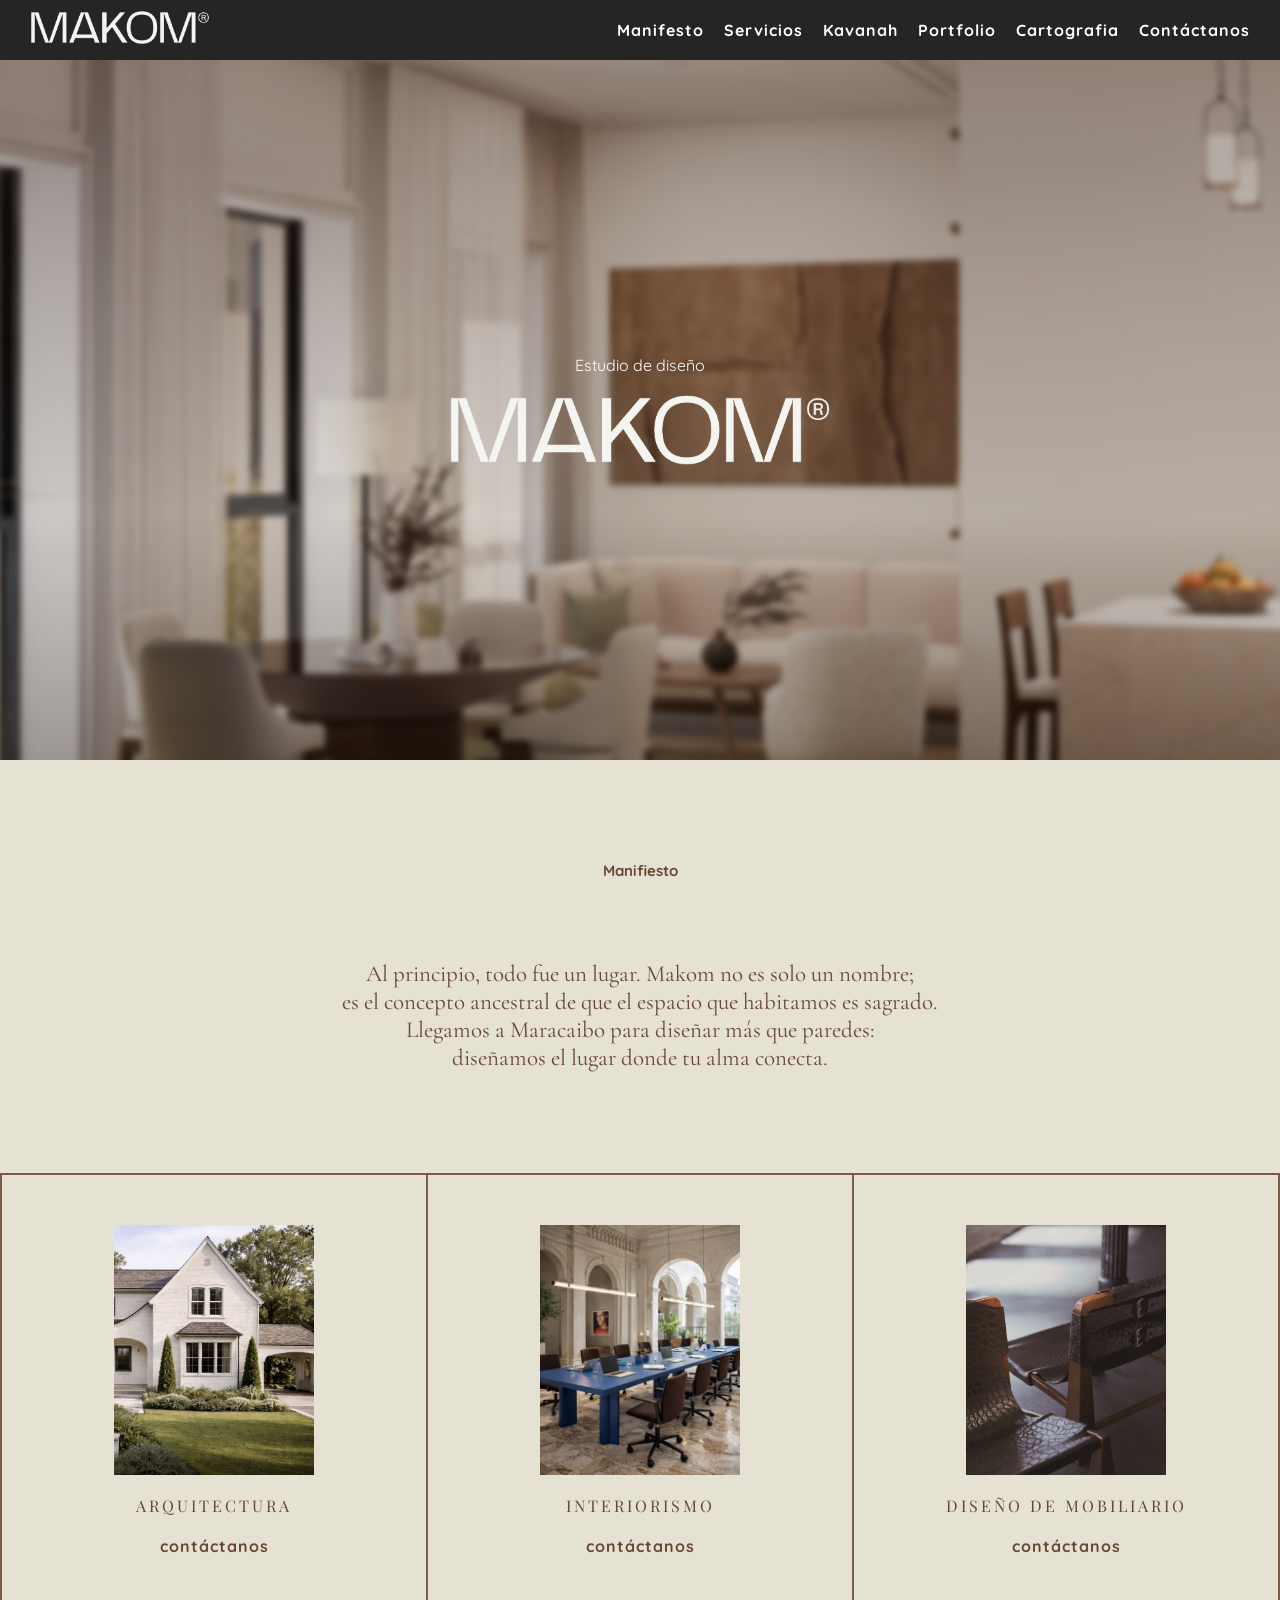
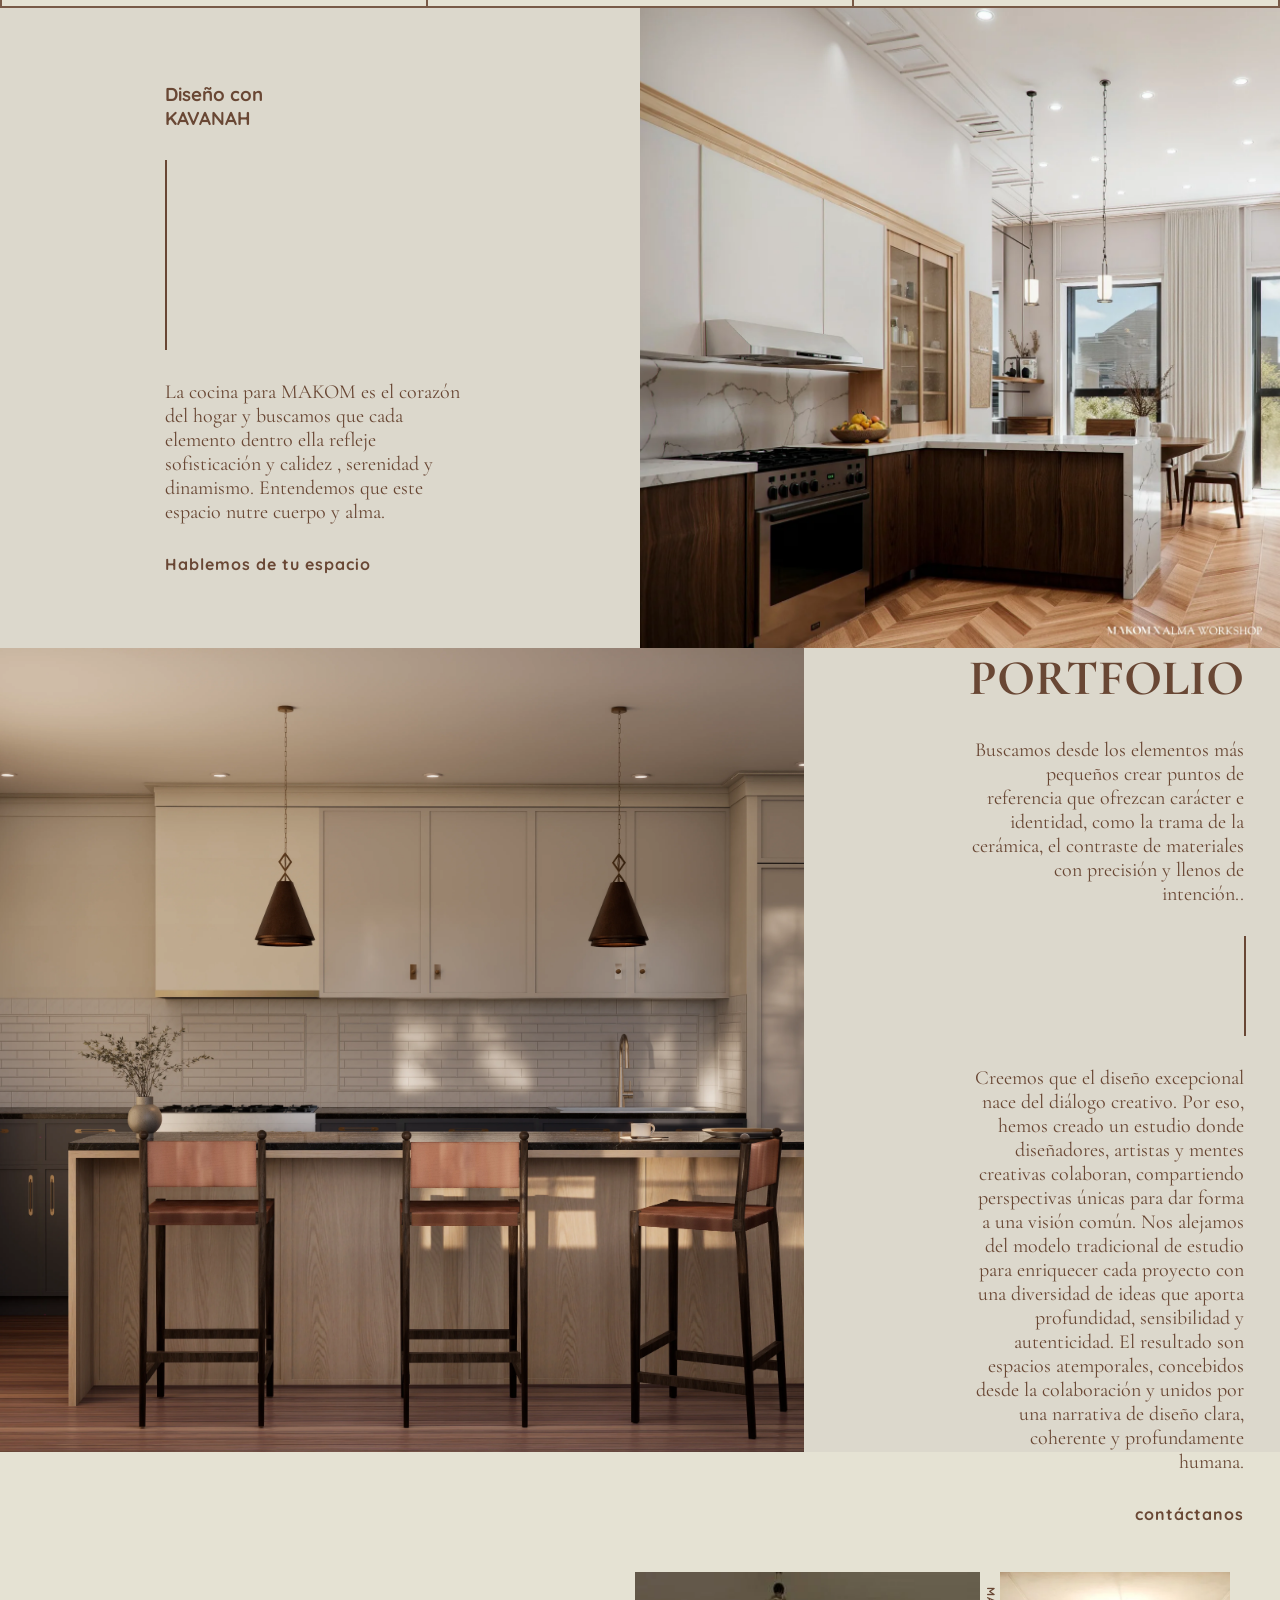
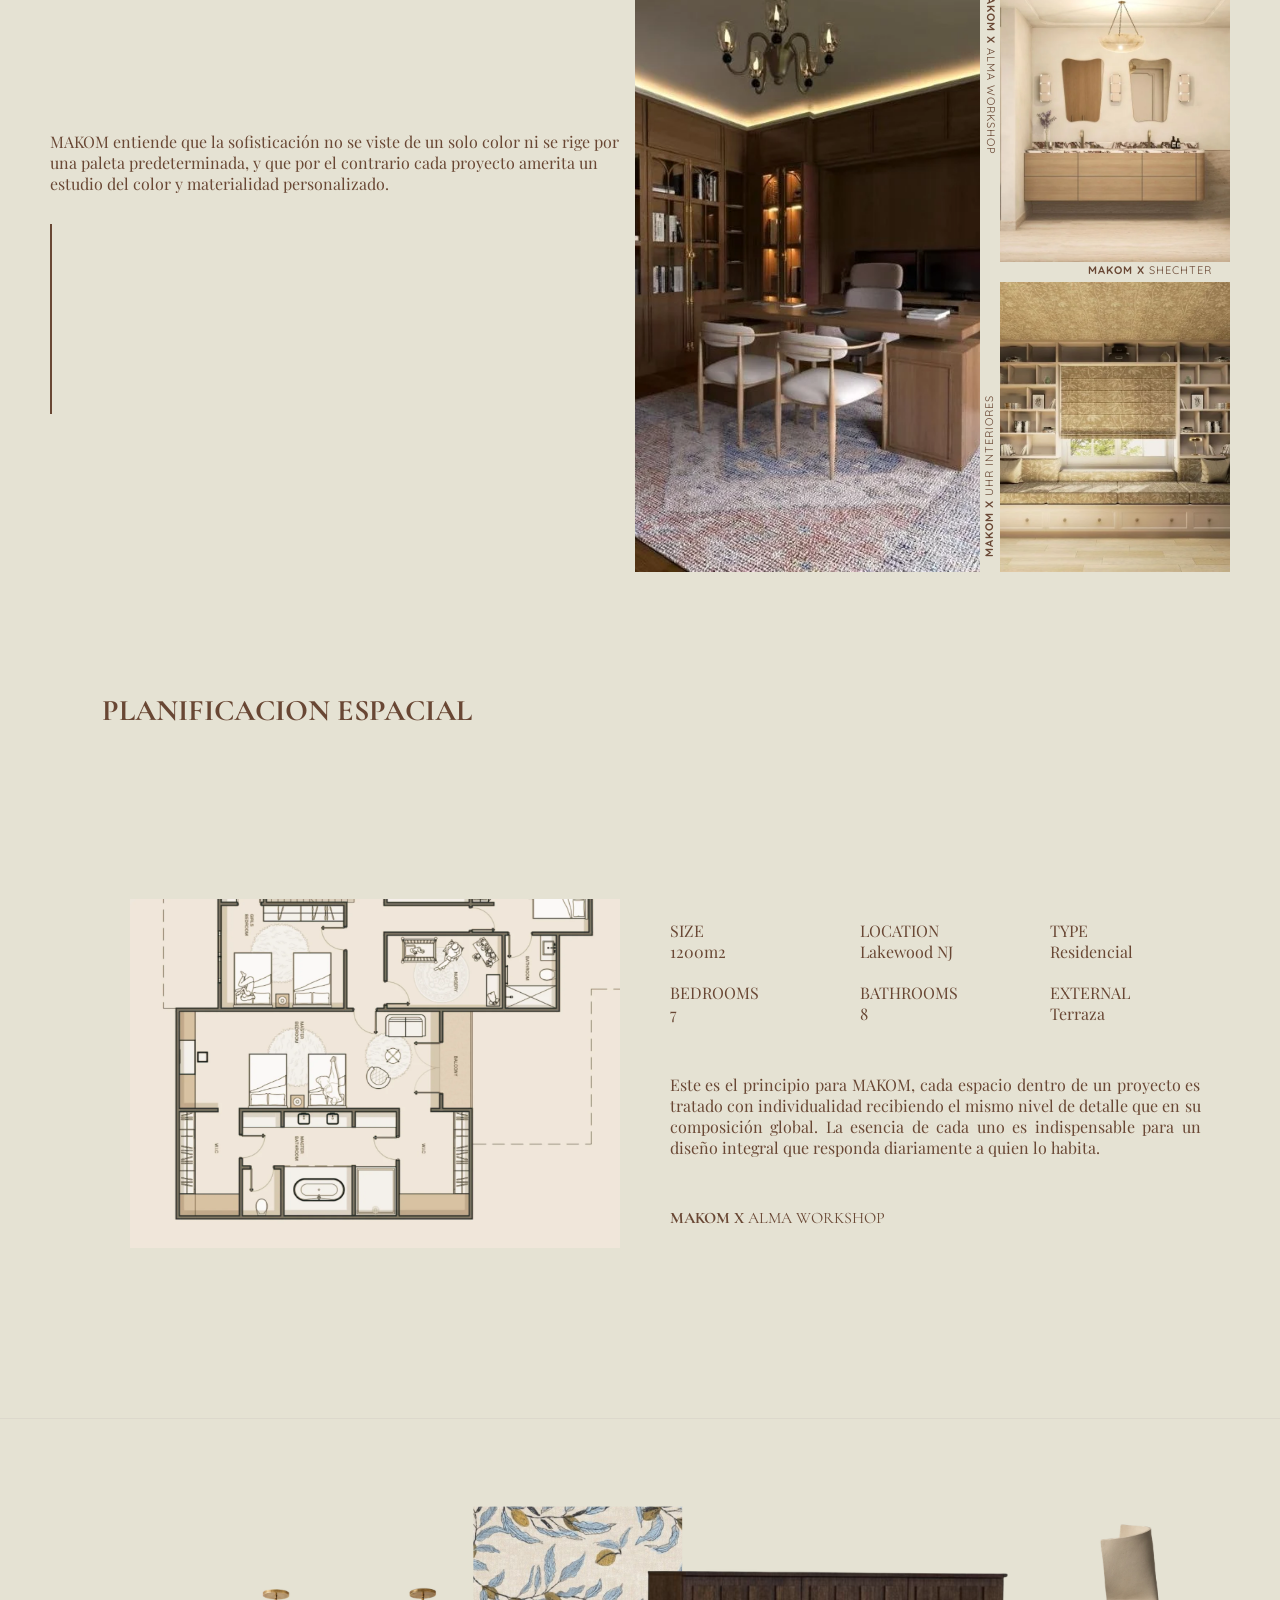
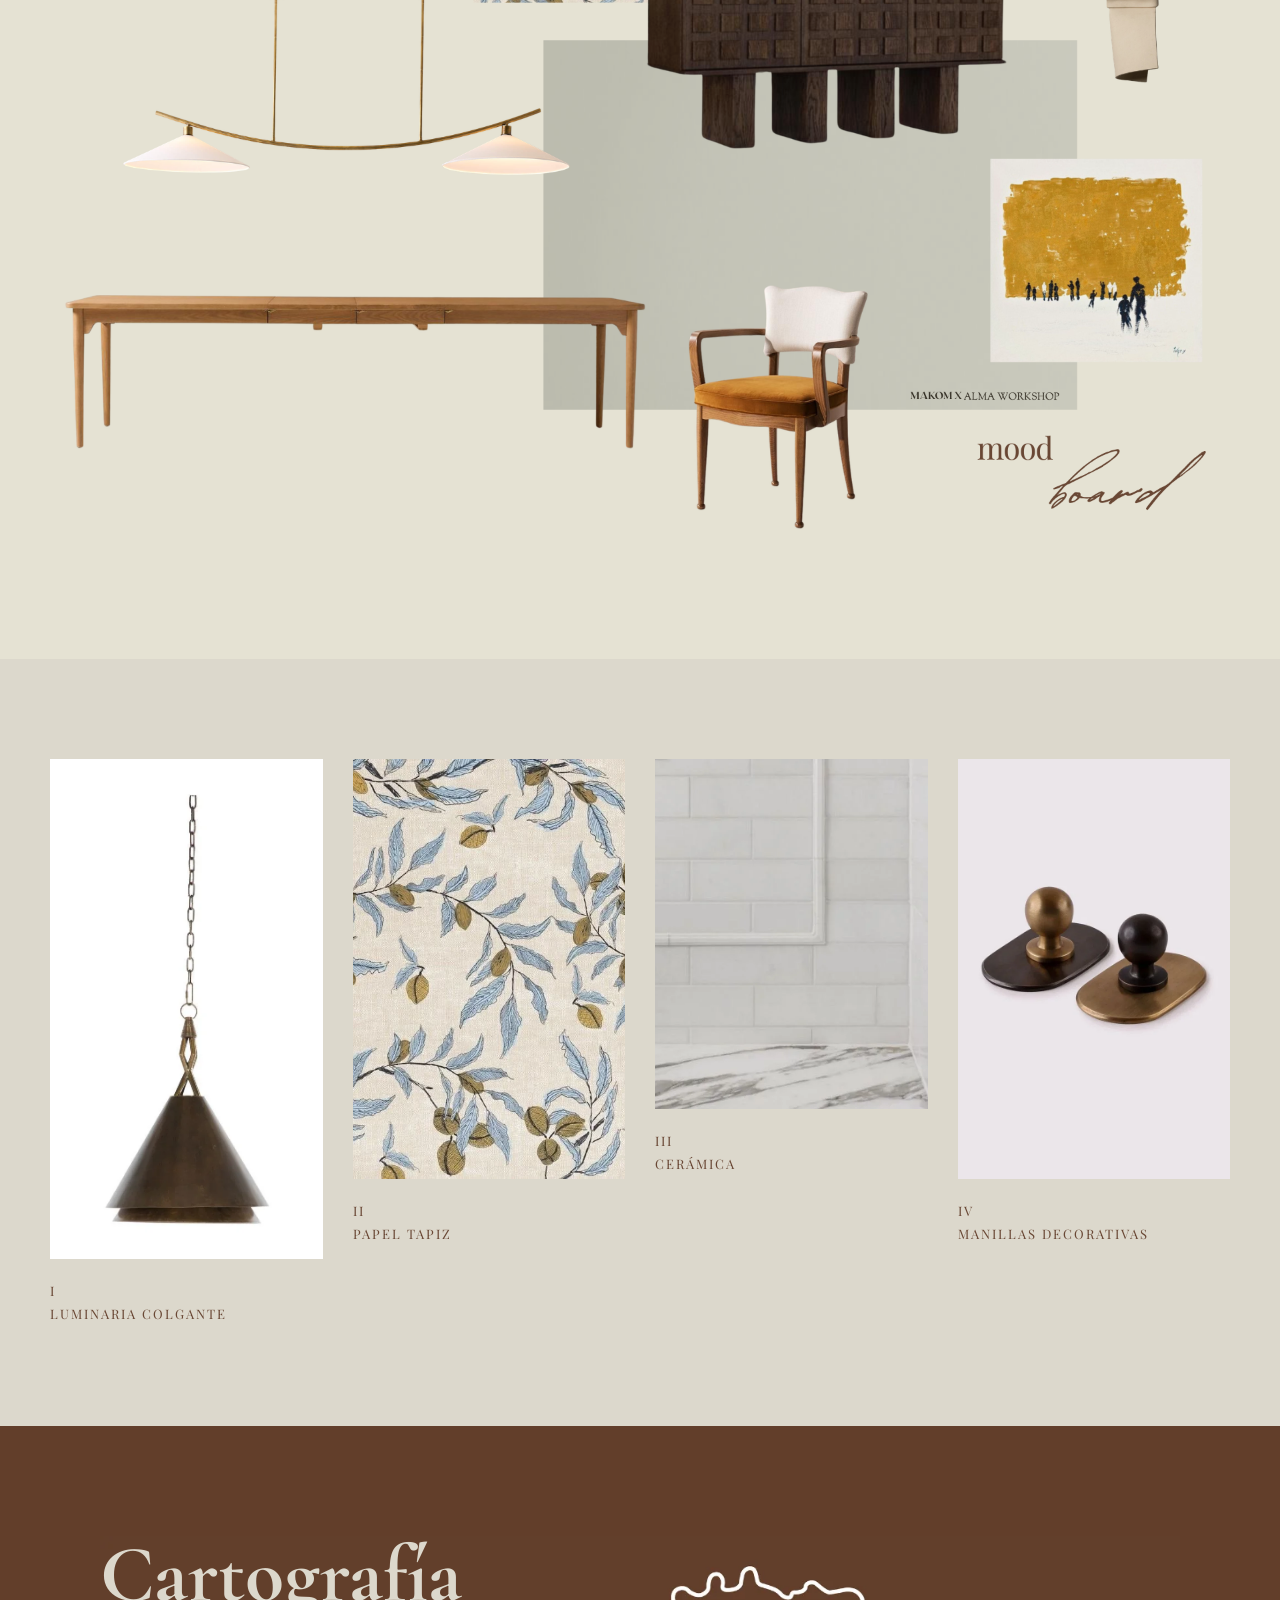
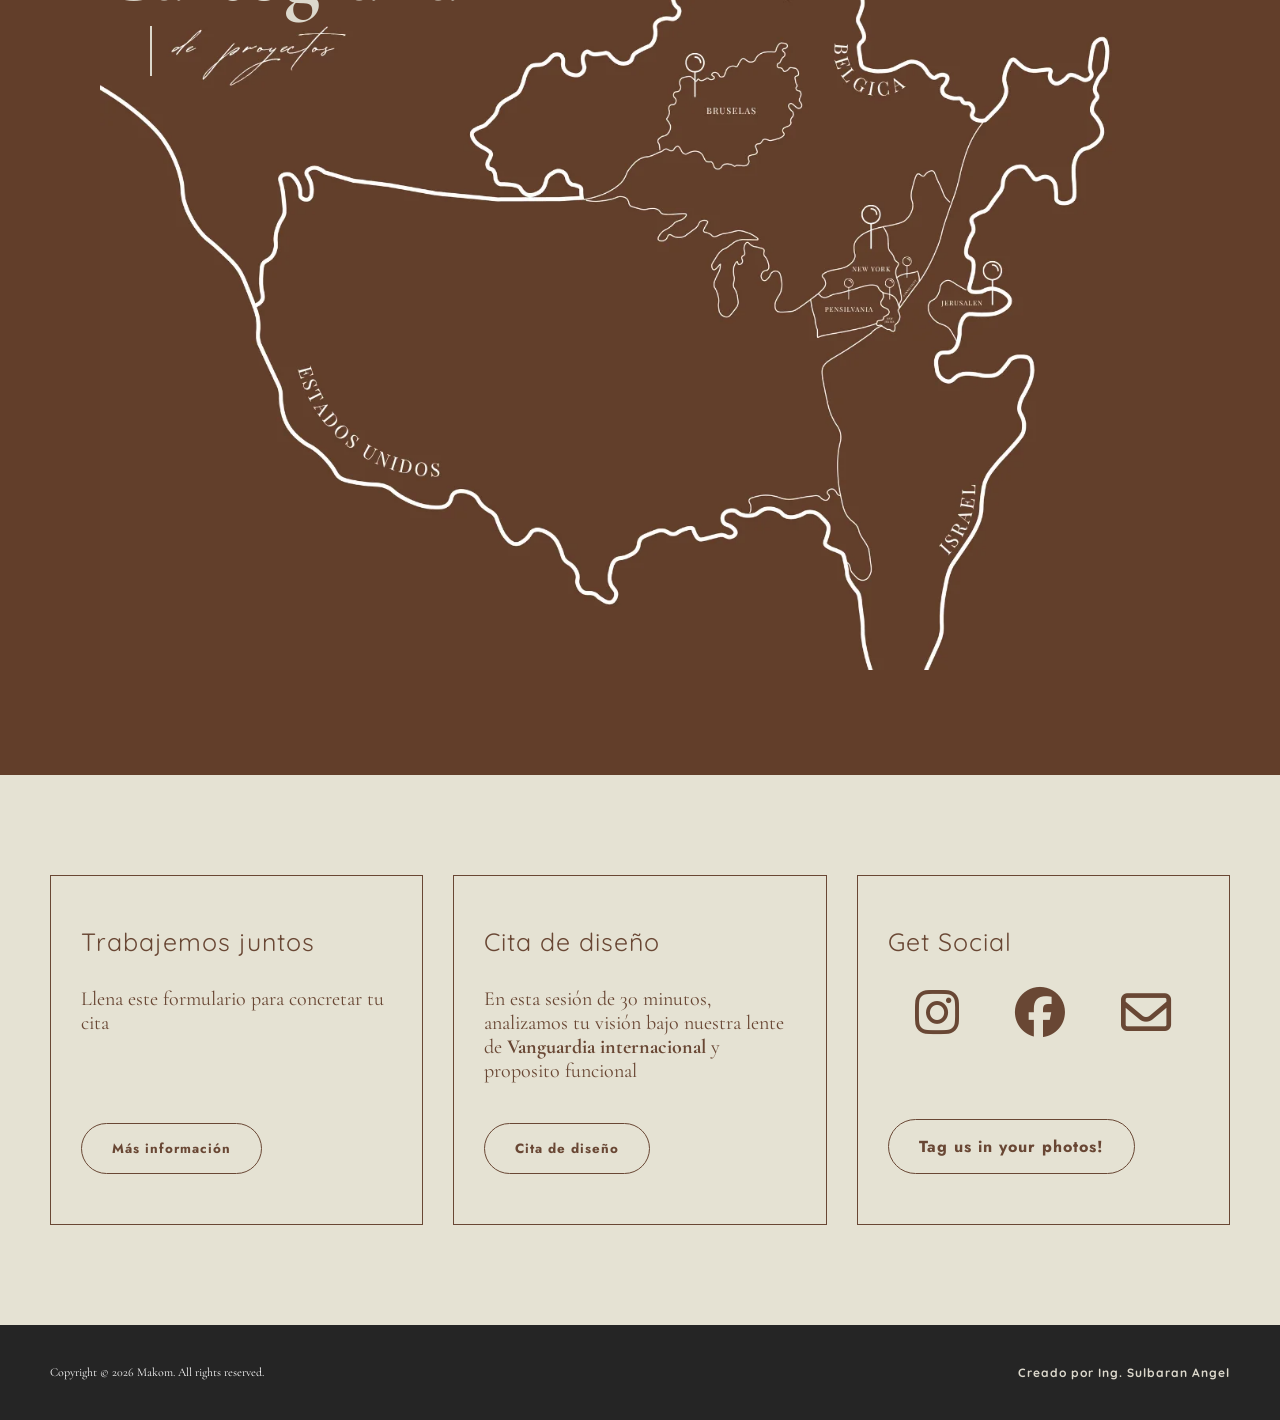
==== index.html @ 74d470f2 "eliminar mood" ====
<!DOCTYPE html>
<html lang="en">
<head>
    <meta charset="UTF-8">
    <meta name="viewport" content="width=device-width, initial-scale=1.0">
    <link rel="stylesheet" href="https://cdnjs.cloudflare.com/ajax/libs/font-awesome/6.5.1/css/all.min.css">
    <link rel="stylesheet" href="style.css">
    <link rel="icon" type="image/x-icon" href="img/inicial negro.webp">
    <link href="https://fonts.googleapis.com/css2?family=Cormorant+Garamond:ital,wght@0,300;0,400;0,600;1,300;1,400&family=Jost:wght@300;400;500&display=swap" rel="stylesheet"/>
    <link href="https://fonts.googleapis.com/css2?family=Playfair+Display:wght@400&family=WindSong:wght@400&family=Carattere&family=Mea+Culpa&display=swap" rel="stylesheet">
    <link rel="preconnect" href="https://fonts.googleapis.com">
    <link rel="preconnect" href="https://fonts.gstatic.com" crossorigin>
    <link href="https://fonts.googleapis.com/css2?family=Playfair+Display:ital,wght@0,400..900;1,400..900&family=Quicksand:wght@300..700&display=swap" rel="stylesheet">
    <title>Makom</title>
</head>
<body>
    <header>
        <div class="logo">
            <img src="img/png/logotipo star white.png" alt="Makom Logo">
        </div>

        <!-- Desktop nav — idéntico al original -->
        <nav>
            <ul>
                <li><a href="#manifiesto">Manifesto</a></li>
                <li><a href="#services">Servicios</a></li>
                <li><a href="#kavana">Kavanah</a></li>
                <li><a href="#portafolio">Portfolio</a></li>
                <li><a href="#Cartografia">Cartografia</a></li>
                <li><a href="#contactanos">Contáctanos</a></li>
            </ul>
        </nav>

        <!-- Hamburger — solo visible en móvil -->
        <button class="hamburger" id="menuBtn" aria-label="Abrir menú">
            <span></span>
            <span></span>
            <span></span>
        </button>
    </header>

    <!-- Nav drawer móvil -->
    <div class="nav-drawer" id="navDrawer">
        <ul>
            <li><a href="#manifiesto" class="nav-link">Manifesto</a></li>
            <li><a href="#services"   class="nav-link">Servicios</a></li>
            <li><a href="#kavana"     class="nav-link">Kavanah</a></li>
            <li><a href="#portafolio" class="nav-link">Portfolio</a></li>
            <li><a href="#Cartografia"class="nav-link">Cartografia</a></li>
            <li><a href="#contactanos"class="nav-link">Contáctanos</a></li>
        </ul>
    </div>
    <div class="nav-overlay" id="navOverlay"></div>

    <main>
        <section class="baner">
            <div class="description">
                <p>Estudio de diseño</p>
                <img src="img/png/logotipo star white.png" alt="Makom Logo">
            </div>
        </section>

        <section class="manifiesto" id="manifiesto">
            <h3>Manifiesto</h3>
            <p>Al principio, todo fue un lugar. Makom no es solo un nombre; <br>es el concepto ancestral de 
            que el espacio que habitamos es sagrado. <br>Llegamos a Maracaibo para diseñar más que 
            paredes: <br>diseñamos el lugar donde tu alma conecta.
</p>
        </section>

        <section class="cards" id="services">
            <div class="card">
                <div class="contenedor">
                    <img src="img/x.jpg" alt="imagen de la tarjeta">
                    <h4> ARQUITECTURA</h4>
                    <a href="#contactanos">contáctanos</a>
                </div>
            </div>
             <div class="card">
                <div class="contenedor">
                    <img src="img/21.webp" alt="imagen de la tarjeta">
                    <h4>INTERIORISMO</h4>
                    <a href="#contactanos">contáctanos</a>
                </div>
            </div>
             <div class="card">
                <div class="contenedor">
                    <img src="img/pp.webp" alt="imagen de la tarjeta">
                    <h4>DISEÑO DE MOBILIARIO</h4>
                    <a href="#contactanos">contáctanos</a>
                </div>
            </div>
        </section>

        <section class="dist">
            <div class="fila" id="kavana">
                <div class="left">
                    <h3 id="Kavana">Diseño con <br> KAVANAH</h3>
                    <div class="line">
                        <hr>
                    </div>
                    <p>La cocina para MAKOM es el corazón del hogar y buscamos que cada elemento dentro ella refleje sofisticación y calidez , serenidad y dinamismo. Entendemos que este espacio nutre cuerpo y alma.
                    </p>
                    <a href="#contactanos">Hablemos de tu espacio</a>
                </div>
                <div class="right">
                    <img src="img/p.webp" alt="imagen de la historia">
                </div>
            </div>
            <div class="fila-reverse">
                <div class="left" id="portafolio">
                    <img src="img/17.webp" alt="imagen de la historia">
                </div>
                <div class="right">
                    <h3 id="port">PORTFOLIO</h3>
                     <p>Buscamos desde los elementos más pequeños crear puntos de referencia que ofrezcan carácter e identidad, como la trama de la cerámica, el contraste de materiales con precisión y llenos de intención.. </p>
                    <div class="line-reverse">
                        <hr>
                    </div>
                    <p>Creemos que el diseño excepcional nace del diálogo creativo. Por eso, hemos creado un estudio donde diseñadores, artistas y mentes creativas colaboran, compartiendo perspectivas únicas para dar forma a una visión común. Nos alejamos del modelo tradicional de estudio para enriquecer cada proyecto con una diversidad de ideas que aporta profundidad, sensibilidad y autenticidad. El resultado son espacios atemporales, concebidos desde la colaboración y unidos por una narrativa de diseño clara, coherente y profundamente humana.</p>
                    <a class="service" href="#contactanos">contáctanos</a>
                </div>
            </div>
        </section>

        <section class="galery">
            <div class="fila">
                <div class="left">
                    <p>MAKOM  entiende que la sofisticación no se viste de un solo color ni se rige por una paleta predeterminada, y que por el contrario cada proyecto amerita un estudio del color y materialidad personalizado.</p>
                    <div class="line">
                        <hr>
                    </div>
                </div>
                <div class="right">
                    <div class="grande colab-wrapper">
                        <img src="img/colaboradores/Alma/1.webp" alt="imagen de la galeria">
                        <span class="colab-name colab-v-top"> <STRong>MAKOM X</STRong> ALMA WORKSHOP</span>
                    </div>
                    <div class="colab-wrapper">
                        <img src="img/colaboradores/Shechter/1.webp" alt="imagen de la galeria" class="foto-chica">
                        <span class="colab-name colab-h-bottom"> <STRong>MAKOM X</STRong> SHECHTER</span>
                    </div>
                    <div class="colab-wrapper">
                        <img src="img/colaboradores/uhr interiores/1.webp" alt="imagen de la galeria" class="foto-chica">
                        <span class="colab-name colab-v-bottom"> <STRong>MAKOM X</STRong> UHR INTERIORES</span>
                    </div>
                </div>
            </div>
            <h3>PLANIFICACION
            ESPACIAL</h3>
            <div class="fila">
                <div class="left plano">
                    <img src="img/50.webp" alt="imagen de la galeria">
                </div>
                <div class="rigth2">
                    <div class="c">
                        <div class="f">
                            <div class="celda">
                                <p>SIZE <br>1200m2</p>
                            </div>
                            <div class="celda">
                                <p>LOCATION <br>Lakewood NJ</p>
                            </div>
                            <div class="celda">
                                <p>TYPE <br>Residencial</p>
                            </div>
                        </div>
                        <div class="f">
                            <div class="celda">
                                <p>BEDROOMS <br>7</p>
                            </div>
                            <div class="celda">
                                <p>BATHROOMS <br>8</p>
                            </div>
                            <div class="celda">
                                <p>EXTERNAL<br>Terraza</p>
                            </div>
                        </div>
                    </div>
                    <p>Este es el principio para MAKOM, cada espacio dentro de un proyecto es tratado con individualidad recibiendo el mismo nivel de detalle que en su composición global. La esencia de cada uno es indispensable para  un diseño integral que responda diariamente a quien lo habita.</p>
                    
                    <span> <strong class="n">MAKOM X</strong> ALMA WORKSHOP</span>


                </div>
            </div>
        </section>

        <section class="mood-board">
            <div class="mood-container">
                <img src="img/mood.png" alt="">
            </div>
        </section>

        <section class="niveles">
            <div class="fila">
                <div class="dising">
                    <img src="img/lampara2.webp" alt="">
                    <p>I <br> LUminaria colgante </p>
                </div>
                <div class="dising" id="papel">
                    <img src="img/16.webp" alt="">
                    <p>II <br>Papel tapiz </p>
                </div>
                <div class="dising" id="ceramica">
                    <img src="img/ceramica.webp" alt="">
                    <p>III <br> Cerámica</p>
                </div>
                <div class="dising" id="manillas">
                    <img src="img/Manillas.webp" alt="">
                    <p>IV <br> Manillas Decorativas</p>
                </div>
            </div>
        </section>

        <section class="press" id="Cartografia">
            <h3>Cartografía</h3>
                <div class="line">
                    <hr>
                </div>
            <img src="img/cartografia.webp" alt="Mapa" class="map-img">
        </section>

        <section class="wellhall" id="contactanos">
            <div class="fila">
                <div class="box">
                    <h4>Trabajemos juntos</h4>
                    <div class="inf">
                        <p>Llena este formulario para concretar tu cita</p>
                    </div>
                    <button id="open-info" class="btn-pill"> Más información </button>
                </div>
                <div class="box">
                    <h4>Cita de diseño</h4>
                    <p>En esta sesión de 30 minutos, analizamos tu visión bajo nuestra lente de <strong> Vanguardia internacional</strong> y proposito funcional </p>
                    <button id="open-cita" class="btn-pill"> Cita de diseño </button>
                </div>
                <div class="box">
                    <h4>Get Social</h4>
                    <div class="redes">
                        <a href="https://www.instagram.com/makomvzla?igsh=cWd1b2UxZ21uaHk1"><i class="fa-brands fa-instagram"></i></a>
                        <a href=""><i class="fa-brands fa-facebook"></i></a>
                        <a href=""><i class="fa-regular fa-envelope"></i></a>
                    </div>
                    <a href="#" class="btn-pill"> Tag us in your photos! </a>
                </div>
            </div>
        </section>

        <!-- Modal 1: Más Información -->
        <div id="modal-info" class="modal">
            <div class="modal-content">
                <span class="close-btn" data-modal="modal-info">&times;</span>
                <h3>Trabajemos juntos</h3>
                <form class="modal-form">
                    <label for="nombre">Nombre</label>
                    <input type="text" id="nombre" placeholder="Tu Nombre" required>
                    <label for="correo">Correo electrónico</label>
                    <input type="email" id="correo" placeholder="Tu Correo electrónico" required>
                    <label for="presupuesto">Presupuesto del proyecto (opcional)</label>
                    <input type="text" id="presupuesto" placeholder="500$ de presupuesto aproximado para el proyecto?">
                    <label for="pregunta1">Que espacio estás interesado en diseñar?</label>
                    <input type="text" id="pregunta1" placeholder="Respuesta">
                    <label for="pregunta2">Cuál seía su función? Ej. relajante, trabajo, área social o entrenamiento</label>
                    <input type="text" id="pregunta2" placeholder="Respuesta">
                    <label for="pregunta3">Te gusta algún estilo en especifico? Ej, contemporaneo, clasico, minimalista...</label>
                    <input type="text" id="pregunta3" placeholder="Respuesta">
                    <label for="pregunta4">Que piezas de mobiliario desearías conservar?</label>
                    <input type="text" id="pregunta4" placeholder="Respuesta">
                    <label for="mensaje">Cuéntanos sobre tu proyecto (Mensaje)</label>
                    <textarea placeholder="Cuéntanos sobre tu proyecto (Mensaje)" required></textarea>
                    <button type="submit" class="btn-pill">Enviar Mensaje</button>
                </form>
            </div>
        </div>

        <!-- Modal 2: Cita de Diseño -->
        <div id="modal-cita" class="modal">
            <div class="modal-content">
                <span class="close-btn" data-modal="modal-cita">&times;</span>
                <h3>Cita de diseño</h3>
                <form class="modal-form">
                    <label for="nombre2">Nombre</label>
                    <input type="text" id="nombre2" placeholder="Nombre" required>
                    <label for="correo2">Correo electrónico</label>
                    <input type="email" id="correo2" placeholder="Correo electrónico" required>
                    <label for="pregunta">Que espacios estás interesado en diseñar</label>
                    <input type="text" placeholder="Respuesta">
                    <label for="pregunta2b">Cual sería su funcion? Ej, contemporaneo, clásico, minimailista...</label>
                    <input type="text" placeholder="Respuesta">
                    <label for="pregunta3b">Tienes preferencias/rechazo a ciertos colores (indicanos en ambos casos los colores por separados)</label>
                    <input type="text" placeholder="Respuesta">
                    <label for="pregunta4b">Tienes fotos del espacio en su estado actual?</label>
                    <input type="text" placeholder="Respuesta">
                    <label for="mensaje2">Cuéntanos sobre tu proyecto (Mensaje)</label>
                    <textarea id="mensaje2" placeholder="Cuéntanos sobre tu proyecto (Mensaje)" required></textarea>
                    <button type="submit" class="btn-pill">Agendar Cita</button>
                </form>
            </div>
        </div>
    </main>

    <footer>
        <p>Copyright © 2026 Makom. All rights reserved.</p>
        <div class="redes"></div>
        <a href="">Creado por Ing. Sulbaran Angel</a>
    </footer>

    <script src="script.js"></script>
    <script>
        /* ── Hamburger / Nav Drawer ── */
        const menuBtn    = document.getElementById('menuBtn');
        const navDrawer  = document.getElementById('navDrawer');
        const navOverlay = document.getElementById('navOverlay');

        function openMenu() {
            menuBtn.classList.add('open');
            navDrawer.classList.add('open');
            navOverlay.classList.add('open');
            document.body.style.overflow = 'hidden';
        }
        function closeMenu() {
            menuBtn.classList.remove('open');
            navDrawer.classList.remove('open');
            navOverlay.classList.remove('open');
            document.body.style.overflow = '';
        }

        menuBtn.addEventListener('click', () =>
            navDrawer.classList.contains('open') ? closeMenu() : openMenu()
        );
        navOverlay.addEventListener('click', closeMenu);
        document.querySelectorAll('.nav-link').forEach(l => l.addEventListener('click', closeMenu));

        /* ── Modals ── */
        function openModal(id) {
            const m = document.getElementById(id);
            m.style.display = 'flex';
            document.body.style.overflow = 'hidden';
        }
        function closeModal(id) {
            const m = document.getElementById(id);
            m.style.display = 'none';
            document.body.style.overflow = '';
        }

        document.getElementById('open-info').addEventListener('click', () => openModal('modal-info'));
        document.getElementById('open-cita').addEventListener('click', () => openModal('modal-cita'));

        document.querySelectorAll('.close-btn').forEach(btn => {
            btn.addEventListener('click', () => closeModal(btn.dataset.modal));
        });
        document.querySelectorAll('.modal').forEach(modal => {
            modal.addEventListener('click', e => {
                if (e.target === modal) closeModal(modal.id);
            });
        });
    </script>
</body>
</html>
---- style.css ----
/* ============================================================
   VARIABLES & FONTS
   ============================================================ */
:root {
    --dark-grey:    #252525;
    --oat:          #e5e2d3;
    --olive-branch: #dcd8cc;
    --marron-linea: #785a47;
    --marron:       #694734;
    --white-defecto:#ffffff;
    --black-defecto:#000000;
    --font-display:    'Cormorant Garamond', Georgia, serif;
    --font-body:       'Jost', sans-serif;
    --font-parrafo:    'Playfair Display', Georgia, serif;
    --font-subVariable:'Playfair Display', serif;
    --font-subtitulos: 'Quicksand', sans-serif;
}

@font-face {
    font-family: 'boungiorno-rastellino';
    src: url(./fonts/Buongiorno_Rastellino.otf) format('opentype');
    font-weight: normal;
    font-style: normal;
}

/* ============================================================
   RESET
   ============================================================ */
* {
    margin: 0;
    padding: 0;
    box-sizing: border-box;
}

html { scroll-behavior: smooth; }

body {
    font-family: var(--font-display);
    background-color: var(--oat);
    overflow-x: hidden;
}

/* ============================================================
   HEADER — DESKTOP
   ============================================================ */
header {
    display: flex;
    align-items: center;
    justify-content: space-between;
    height: 60px;
    background-color: var(--dark-grey);
    padding: 0 30px;
    position: sticky;
    top: 0;
    z-index: 100;
}

header img { width: 180px; }

ul {
    list-style: none;
    display: flex;
    align-items: center;
    gap: 20px;
}

a {
    color: var(--marron);
    letter-spacing: 1px;
    transition: color 0.3s ease;
    font-family: var(--font-subtitulos);
    text-decoration: none;
    font-weight: bold;
}

li a { color: var(--white-defecto); }

/* Hamburger — hidden on desktop */
.hamburger { display: none; }

/* Nav drawer — hidden on desktop */
.nav-drawer  { display: none; }
.nav-overlay { display: none; }

/* ============================================================
   BANNER
   ============================================================ */
.baner {
    width: 100%;
    height: 700px;
    display: flex;
    align-items: center;
    justify-content: center;
    position: relative;
    overflow: hidden;
}

.baner::before {
    content: "";
    position: absolute;
    top: -10px;
    left: -10px;
    width: calc(100% + 40px);
    height: calc(100% + 40px);
    background-image: url("img/19.webp");
    background-position: center;
    background-size: cover;
    background-repeat: no-repeat;
    filter: blur(3px);
    z-index: -1;
    transform: scale(1.1);
}

.description {
    position: absolute;
    inset: 0;
    background: linear-gradient(
        180deg,
        rgba(38,18,10,.35) 15%,
        rgba(30,18,10,.15) 65%,
        rgba(30,18,10,.45) 110%
    );
    color: var(--white-defecto);
    filter: none;
    text-align: center;
    display: flex;
    flex-direction: column;
    align-items: center;
    justify-content: center;
}

.description img {
    margin-top: 20px;
    width: 30%;
}

/* ============================================================
   MANIFIESTO
   ============================================================ */
.manifiesto {
    display: flex;
    flex-direction: column;
    align-items: center;
    justify-content: center;
    padding: 100px 150px;
    gap: 80px;
    border: solid 1px var(--oat);
    background-color: var(--oat);
    color: var(--marron);
}

.manifiesto h3 { font-size: 15px; }

.manifiesto h3,
.dist .fila .left h3,
.wellhall h4,
.description p {
    font-family: var(--font-subtitulos);
}

.manifiesto p {
    width: 900px;
    font-size: 23px;
    text-align: center;
}

/* ============================================================
   CARDS / SERVICES
   ============================================================ */
.cards {
    display: grid;
    grid-template-columns: repeat(3, 1fr);
    border: solid 1px var(--marron-linea);
}

.card {
    display: flex;
    flex-direction: column;
    align-items: center;
    justify-content: center;
    border: solid 1px var(--marron-linea);
    background-color: var(--oat);
    padding: 50px;
}

.card .contenedor {
    display: flex;
    flex-direction: column;
    gap: 20px;
    align-items: center;
    text-align: center;
    color: var(--marron);
}

.card .contenedor img {
    width: 200px;
    height: 250px;
    object-fit: cover;
}

.card h4 {
    font-family: var(--font-subVariable);
    font-weight: 100;
    letter-spacing: 3px;
}

/* ============================================================
   DIST — KAVANAH + PORTFOLIO
   ============================================================ */
.fila,
.fila-reverse {
    display: grid;
    grid-template-columns: 1fr 1fr;
}

.dist { background-color: var(--olive-branch); }

.dist .fila > div,
.dist .fila-reverse > div {
    aspect-ratio: 1 / 1;
}

.fila .left,
.fila-reverse .right {
    display: flex;
    flex-direction: column;
    padding: 0 165px;
    color: var(--marron);
    gap: 30px;
    margin: auto;
    justify-content: center;
}

.fila-reverse .right { text-align: right; }

.line-reverse hr { margin-left: 100%; }

.left .line hr,
.line-reverse hr {
    border: none;
    width: 2px;
    height: 190px;
    background-color: var(--marron);
}

.line-reverse hr { 
    height: 100px; 
}

.right img,
.fila-reverse .left img {
    width: 100%;
    height: 100%;
    object-fit: cover;
    display: block;
}

#port      { font-size: 50px; }

/* ============================================================
   GALLERY
   ============================================================ */
.galery {
    border-bottom: solid 1px var(--olive-branch);
    color: var(--marron);
}

.galery .fila {
    display: flex;
    align-items: center;
    justify-content: center;
    padding: 120px 50px;
}

.galery .fila .left {
    width: 50%;
    margin: 0;
    padding: 0;
}

.galery .fila .left p { margin: 0; padding: 0; }

.dist .fila .left p,
.dist .fila-reverse .right p { font-size: 20px; }

.galery .fila .right {
    display: grid;
    grid-template-columns: 1.5fr 1fr;
    grid-template-rows: 1fr 1fr;
    gap: 20px;
    width: 600px;
    height: 600px;
}

.grande { grid-row: 1 / span 2; height: 100%; }

/* --- Estilos Colaboradores Galería --- */
.colab-wrapper {
    position: relative;
    width: 100%;
    height: 100%;
}

.colab-name {
    position: absolute;
    font-family: var(--font-subtitulos);
    font-size: 11px;
    letter-spacing: 1px;
    color: var(--marron);
    text-transform: uppercase;
    white-space: nowrap;
    pointer-events: none;
}

/* Grande: Lado derecho, pegado arriba, lectura arriba-abajo */
.colab-v-top { top: 15px; right: -18px; writing-mode: vertical-lr; }

/* Segunda: Parte inferior, pegado derecha, lectura izq-der */
.colab-h-bottom { bottom: -15px; right: 18px; }

/* Tercera: Lado izquierdo, pegado abajo, lectura abajo-arriba */
.colab-v-bottom { bottom: 15px; left: -18px; writing-mode: vertical-lr; transform: rotate(180deg); }

.grande img,
.foto-chica {
    width: 100%;
    height: 100%;
    object-fit: cover;
    display: block;
    transition: opacity 0.8s ease-in-out, transform 0.8s ease-in-out;
}

@keyframes blinkEffect {
    0%, 100% { opacity: 1; transform: scale(1); }
    45%       { opacity: 1; }
    50%       { opacity: 0; transform: scale(0.95); }
    55%       { opacity: 1; }
}

.animate-8s  { animation: blinkEffect  8s infinite; }
.animate-10s { animation: blinkEffect 10s infinite; }
.animate-12s { animation: blinkEffect 12s infinite; }

.galery p { font-family: var(--font-parrafo); }

.galery h3 { font-size: 30px; }

.galery h3,
.galery p {
    color: var(--marron);
    margin-left: 8%;
}

.galery .fila .rigth2 .f {
    display: flex;
    gap: 40px;
    width: 100%;
    flex-wrap: wrap;
}

.galery .fila .rigth2 .c {
    display: flex;
    flex-direction: column;
    gap: 20px;
}

.celda p {
    width: auto;
    flex: 1;
    min-width: 150px;
}

.galery .fila .rigth2 P { margin: 0; text-align: justify; }

.galery .fila .rigth2 {
    gap: 50px;
    display: flex;
    flex-direction: column;
    width: 45%;
}

/* ============================================================
   MOOD BOARD — DESKTOP
   ============================================================ */
.mood-board {
    background-color: var(--oat);
    padding: 60px 0;
    width: 100%;
    display: flex;
    justify-content: center;
    align-items: center;
}

.plano { padding: 50px !important; }

.mood-container,

.mood-container img {
    width: 100%;
    height: auto;
    display: block;
}

/* ============================================================
   NIVELES
   ============================================================ */
.niveles {
    padding: 100px 50px;
    background-color: var(--olive-branch);
}

.niveles .fila {
    display: grid;
    grid-template-columns: repeat(4, 1fr);
    gap: 30px;
}

.dising {
    text-align: center;
    display: flex;
    flex-direction: column;
    gap: 20px;
    color: var(--marron);
}

.dising img         { width: 100%; height: 500px; object-fit: cover; }
#papel img,
#manillas img       { height: 420px; }
#ceramica img       { height: 350px; }

.dising p {
    font-size: 13px;
    font-family: var(--font-parrafo);
    letter-spacing: 2px;
    line-height: 1.8;
    text-transform: uppercase;
    text-align: left;
}

/* ============================================================
   CARTOGRAFÍA
   ============================================================ */
.press {
    background-color: #623e2a;
    padding: 100px 100px;
    position: relative;
}

.press .line hr {
    border: none;
    width: 2px;
    height: 90px;
    position: absolute;
    left: 150px;
    top: 200px;
    height: 50px;
    background-color: var(--olive-branch);
}

.map-img { width: 100%; margin-top: 10px; }

#Cartografia h3 {
    position: absolute;
    font-size: 80px;
    color: var(--olive-branch);
}

/* ============================================================
   WELLHALL / CONTACTO
   ============================================================ */
.wellhall {
    background-color: var(--oat);
    color: var(--marron);
    padding: 100px 50px;
    text-align: left;
}

.wellhall h3 {
    font-size: 50px;
    font-family: serif;
    margin-bottom: 50px;
    font-weight: 300;
}

.wellhall .fila {
    display: grid;
    grid-template-columns: repeat(3, 1fr);
    gap: 30px;
}

.wellhall .box {
    border: 1px solid var(--marron);
    padding: 50px 30px;
    display: flex;
    flex-direction: column;
    gap: 20px;
    min-height: 350px;
    justify-content: flex-start;
}

.wellhall .box h4 {
    font-size: 25px;
    letter-spacing: 1px;
    margin-bottom: 10px;
    font-weight: 400;
}

.box p  { font-size: 20px; }
.box a  { text-align: center; }

/* Pill button */
.btn-pill {
    background-color: var(--marron);
    margin-top: auto;
    border: 1px solid var(--marron);
    padding: 15px 30px;
    border-radius: 50px;
    color: var(--marron);
    text-decoration: none;
    display: inline-block;
    transition: all 0.3s ease;
    letter-spacing: 1px;
    font-weight: bold;
}

.btn-pill:hover {
    border-color: var(--marron);
    box-shadow: 0 0 5px rgba(0,0,0,0.5);
}

.wellhall .box .btn-pill {
    cursor: pointer;
    background: transparent;
    font-family: var(--font-body);
    width: fit-content;
    align-self: flex-start;
}

.n{
    font-weight: bold;
}
/* ============================================================
   REDES
   ============================================================ */
.redes {
    display: grid;
    grid-auto-flow: column;
}

.redes i {
    text-align: center;
    font-size: 50px;
    color: var(--marron);
    transition: color 0.3s ease;
}

/* ============================================================
   MODALS — DESKTOP
   ============================================================ */
.modal {
    display: none;
    position: fixed;
    z-index: 2000;
    left: 0; top: 0;
    width: 100%; height: 100%;
    background-color: rgba(0,0,0,0.8);
    backdrop-filter: blur(5px);
    align-items: center;
    justify-content: center;
}

.modal-content {
    background-color: #5c3d2e;
    padding: 40px;
    font-family: var(--font-subVariable);
    border: 1px solid var(--olive-branch);
    width: 90%;
    max-width: 500px;
    position: relative;
    color: white;
    text-align: center;
    max-height: 90%;
    overflow-y: auto;
}

.close-btn {
    position: absolute;
    top: 15px; right: 20px;
    font-size: 28px;
    cursor: pointer;
    color: var(--olive-branch);
}

.modal-form {
    display: flex;
    flex-direction: column;
    gap: 15px;
    margin-top: 25px;
}

.modal-form input,
.modal-form select,
.modal-form textarea {
    padding: 12px;
    background: rgba(255,255,255,0.05);
    border: 1px solid rgba(255,255,255,0.3);
    color: white;
    font-family: var(--font-body);
    outline: none;
}

.modal-form textarea { height: 100px; resize: none; }

.modal-form select option { background-color: #5c3d2e; }

.modal-form button {
    color: var(--oat);
    border: solid var(--oat);
}

.modal-form button:hover {
    border: solid var(--oat);
    box-shadow: 0 0 5px rgba(0,0,0,0.5);
}

.modal-form label {
    text-align: left;
    font-size: 14px;
    color: var(--olive-branch);
}

/* ============================================================
   FOOTER
   ============================================================ */
footer {
    background-color: var(--dark-grey);
    color: var(--white-defecto);
    padding: 40px 50px;
    display: flex;
    justify-content: space-between;
    align-items: center;
    font-size: 12px;
}

footer a { color: var(--olive-branch); text-decoration: none; }

/* ============================================================
   RESPONSIVE — TABLET  (max 1100px)
   ============================================================ */
@media (max-width: 1100px) {
    .manifiesto p { width: 90%; }
    .fila .left, .fila-reverse .right { padding: 0 50px; }
    .description h1 { font-size: 100px; }
    .press .line hr { display: none; }
}

/* ============================================================
   RESPONSIVE — MOBILE  (max 768px)
   ============================================================ */
@media (max-width: 768px) {

    /* ── Header ── */
    header { padding: 0 20px; }
    header img { width: 140px; }

    /* Ocultar nav de escritorio */
    header nav { display: none; }

    /* Mostrar hamburger */
    .hamburger {
        display: flex;
        flex-direction: column;
        gap: 5px;
        background: none;
        border: none;
        cursor: pointer;
        padding: 6px;
    }

    .hamburger span {
        display: block;
        width: 24px;
        height: 2px;
        background-color: var(--white-defecto);
        transition: all 0.3s ease;
        transform-origin: center;
    }

    .hamburger.open span:nth-child(1) { transform: translateY(7px) rotate(45deg); }
    .hamburger.open span:nth-child(2) { opacity: 0; }
    .hamburger.open span:nth-child(3) { transform: translateY(-7px) rotate(-45deg); }

    /* ── Nav Drawer ── */
    .nav-drawer {
        display: block;
        position: fixed;
        top: 60px;
        right: 0;
        width: 72%;
        max-width: 280px;
        height: calc(100vh - 60px);
        background-color: var(--dark-grey);
        transform: translateX(100%);
        transition: transform 0.35s cubic-bezier(0.4, 0, 0.2, 1);
        z-index: 999;
        overflow-y: auto;
    }

    .nav-drawer.open { transform: translateX(0); }

    .nav-drawer ul {
        flex-direction: column;
        padding: 20px 24px;
        gap: 0;
    }

    .nav-drawer ul li {
        border-bottom: 1px solid rgba(255,255,255,0.1);
    }

    .nav-drawer ul li a {
        display: block;
        padding: 16px 0;
        font-size: 13px;
        letter-spacing: 2px;
        text-transform: uppercase;
    }

    /* Overlay oscuro detrás del drawer */
    .nav-overlay {
        display: none;
        position: fixed;
        inset: 0;
        background: rgba(0,0,0,0.5);
        z-index: 998;
    }
    .nav-overlay.open { display: block; }

    /* ── Banner ── */
    .baner { height: 80vh; max-height: 580px; }

    .description img { 
        width: 70%;
     }
    .description p  { font-size: 12px; letter-spacing: 3px; }

    /* ── Manifiesto ── */
    .manifiesto {
        padding: 60px 24px;
        gap: 32px;
    }

    .manifiesto h3 { font-size: 11px; letter-spacing: 3px; }

    .manifiesto p {
        width: 100%;
        font-size: 11px;
        line-height: 1.8;
    }

    /* ── Cards / Services ── */

    .card { padding: 20px 10px; border-bottom: solid 1px var(--marron-linea); }

    .card .contenedor img { width: 100px; height: 120px; }

    .card .contenedor a{
        font-size: 12px;
    }

    .card h4 { font-size: 8px; letter-spacing: 4px; }

    /* ── Dist — Kavanah + Portfolio ── */
    .fila,
    .fila-reverse {
        grid-template-columns: 1fr 1fr;
        gap: 0;
        margin: 0;
    }

    .dist .fila > div,
    .dist .fila-reverse > div {
        aspect-ratio: 1 / 1;
        overflow: hidden;
    }

    /* imagen al 100% de ancho */
    .dist .fila .right img,
    .dist .fila-reverse .left img {
        width: 100%;
        height: 100%;
        object-fit: cover;
    }

    .dist .fila .right,
    .dist .fila-reverse .left {
        padding: 0;
    }

    .fila .left,
    .fila-reverse .right {
        padding: 10px;
        gap: 10px;
        margin: 0;
    }

    .left .line hr{ height: 50px; }
    .line-reverse hr { 
        margin-left: 100%;
        height: 10px;
    }

    #Kavana { font-size: 20px !important; line-height: 1.2; }
    #port   { font-size: 20px !important; }

    .dist .fila .left p,
    .dist .fila-reverse .right p { font-size: 7px; line-height: 1.1; }
    .dist .fila .left a, .dist .fila-reverse .right a{
        font-size: 10px;
    }
    /* ── Gallery ── */
    .galery .fila {
        padding: 40px 24px;
        gap: 32px;
    }

    .galery .fila .left { 
        width: 100%; 
        padding: 0;
    }

    .galery .fila .left p { font-size: 8px; line-height: 1.7; }

    .galery .fila .right {
        width: 100%;
        height: 200px;
        grid-template-columns: 1.4fr 1fr;
    }

    .galery h3 { font-size: 20px; margin-left: 24px; }

    /* Planificación espacial — segunda .fila */
    .galery .fila:last-of-type {
        padding: 40px 415x;
        gap: 30px;
        flex-direction: column;
    }

    .galery .fila .left.plano {
        width: 100%;
        padding: 0 !important;
    }

    .galery .fila .left.plano img {
        width: 100%;
        height: 220px;
        object-fit: cover;
    }

    .galery .fila .right span {
        font-size: 3px;
    }

    .colab-name{
        letter-spacing: 0.5px;
    }

    .galery .fila .right{
        gap: 10px;
    }

    .colab-v-top { top: 0; right: -5px; writing-mode: vertical-lr; }

    /* Segunda: Parte inferior, pegado derecha, lectura izq-der */
    .colab-h-bottom { bottom: -5px; right: 0; }

    /* Tercera: Lado izquierdo, pegado abajo, lectura abajo-arriba */
    .colab-v-bottom { bottom: 0; left: -5px; writing-mode: vertical-lr; transform: rotate(180deg); }


    .galery .fila .rigth2 {
        width: 80%;
        gap: 20px;
        font-size: 8px;
    }

    .galery .fila .rigth2 .f{ 
        justify-content: space-between;
        gap: 10px !important; 
    }

    .celda p { min-width: auto; font-size: 8px; }

    /* ── Mood Board — mobile: grid limpio ── */
    /* Ocultamos el collage absoluto en móvil y mostramos un grid */
   .mood-board{
    padding: 30px 0;
    height: auto;
   }


    /* ── Niveles ── */
    .niveles { padding: 50px 24px; }

    .niveles .fila {
        gap: 8px;
    }

    .dising img     { height: 140px; }
    #papel img      { height: 100px; }
    #ceramica img   { height: 80px; }
    #manillas img   { height: 100px; }
    .dising p       { font-size: 5px; letter-spacing: 1px; }

    /* ── Cartografía ── */
    .press { padding: 50px 24px; }
    #Cartografia h3 {
        font-size: 42px;
        top: 6%;
    }

    /* ── Wellhall / Contacto ── */
    .wellhall { 
        padding: 60px 24px; 
    }

    .wellhall h3 { font-size: 36px; margin-bottom: 28px; }

    .wellhall .fila {
        gap: 16px;
        display: flex;
        flex-direction: column;
    }

    .wellhall .box {
        padding: 15px 17px;
        min-height: auto;
        gap: 16px;
    }

    .wellhall .box h4 { 
        font-size: 20px; 
        text-align: center;
    }

    .box p { 
        font-size: 15px; 
        line-height: 1.6; 
        text-align: center;
    }

    .wellhall .box .btn-pill {
        padding: 12px 24px;
        font-size: 10px;
        align-self: center;

    }

    .redes { gap: 20px; grid-auto-flow: row; display: flex;
        justify-content: center;
    }
    .redes i { font-size: 40px; }

    /* ── Modals — bottom sheet en móvil ── */
    .modal {
        align-items: flex-end;
        justify-content: center;
    }

    .modal-content {
        width: 100%;
        max-width: 100%;
        max-height: 88vh;
        border-radius: 16px 16px 0 0;
        padding: 28px 20px 40px;
        animation: slideUp 0.35s cubic-bezier(0.4, 0, 0.2, 1);
    }

    @keyframes slideUp {
        from { transform: translateY(100%); }
        to   { transform: translateY(0); }
    }

    .modal-content h3 { font-size: 24px; }

    .modal-form { gap: 12px; margin-top: 20px; }

    .modal-form input,
    .modal-form textarea { font-size: 14px; }

    .modal-form button { width: 100%; text-align: center; }

    /* ── Footer ── */
    footer {
        flex-direction: column;
        text-align: center;
        gap: 12px;
        padding: 32px 24px;
    }
}
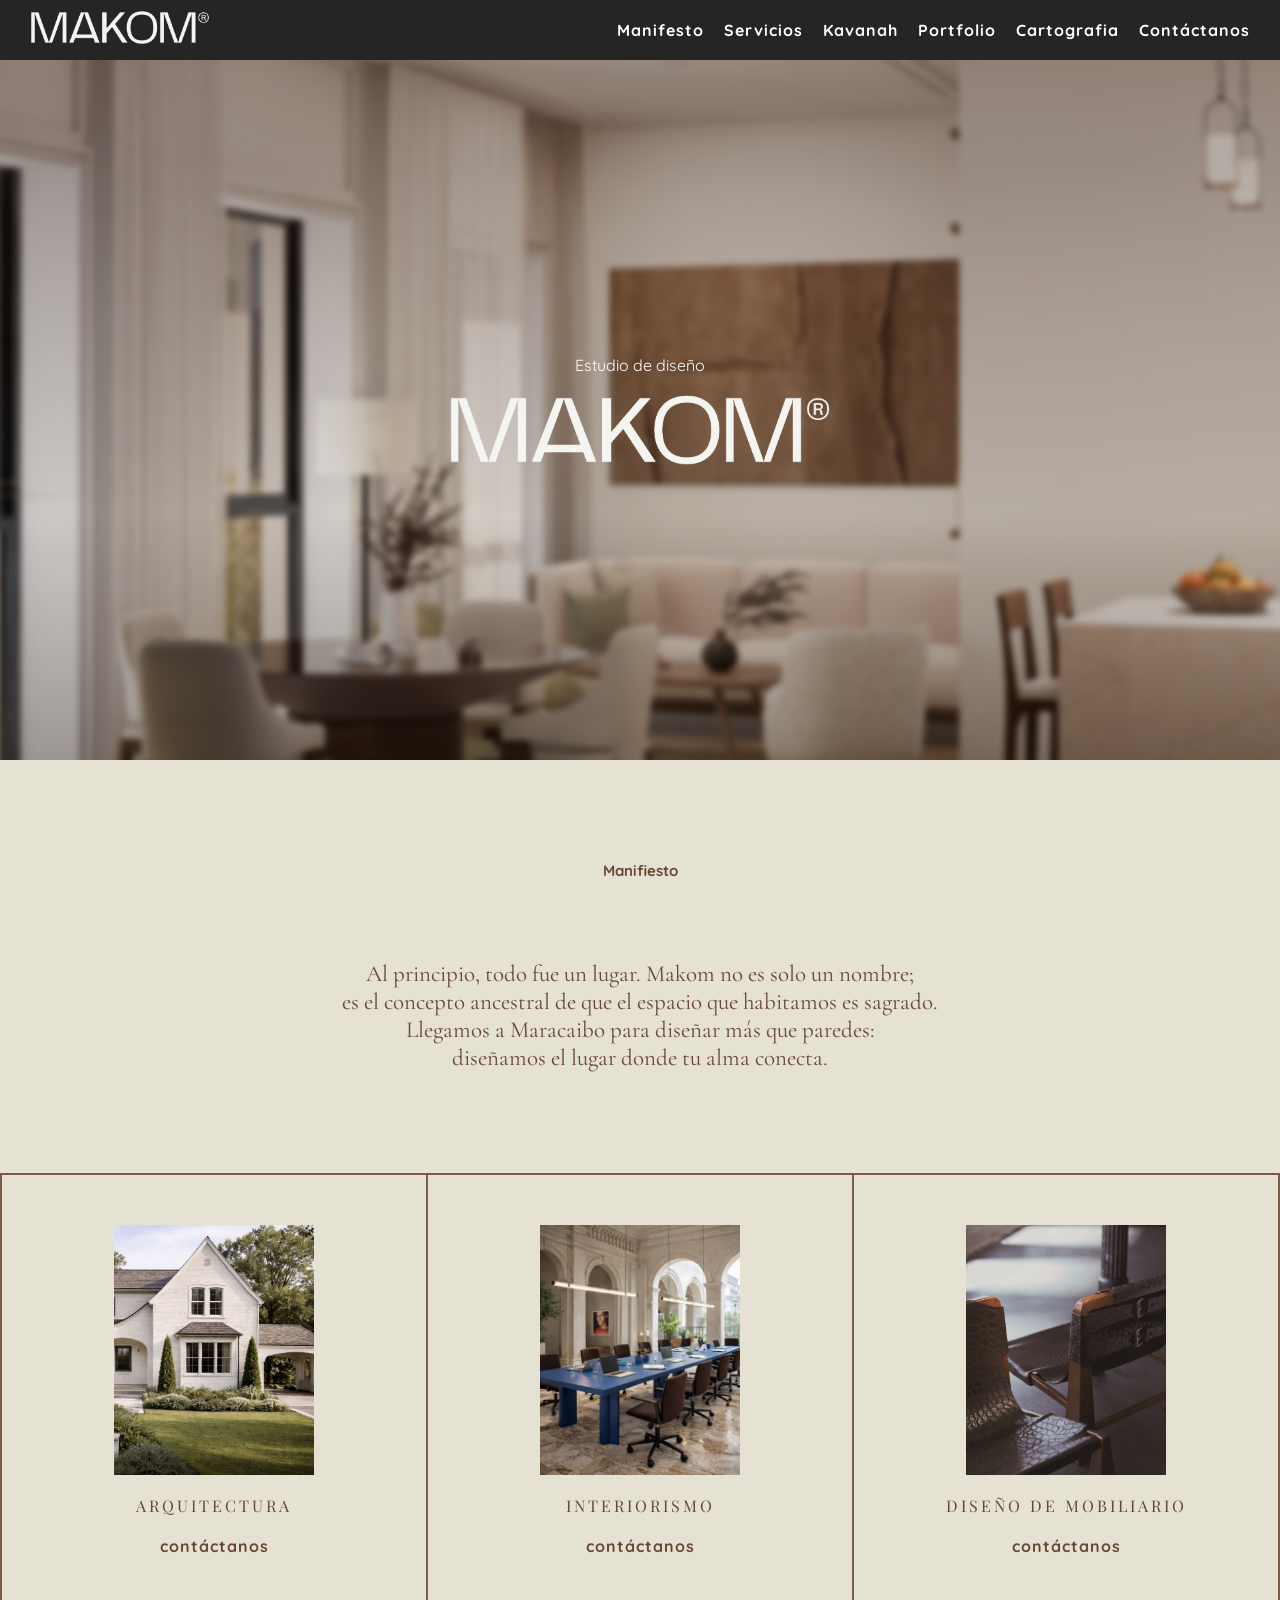
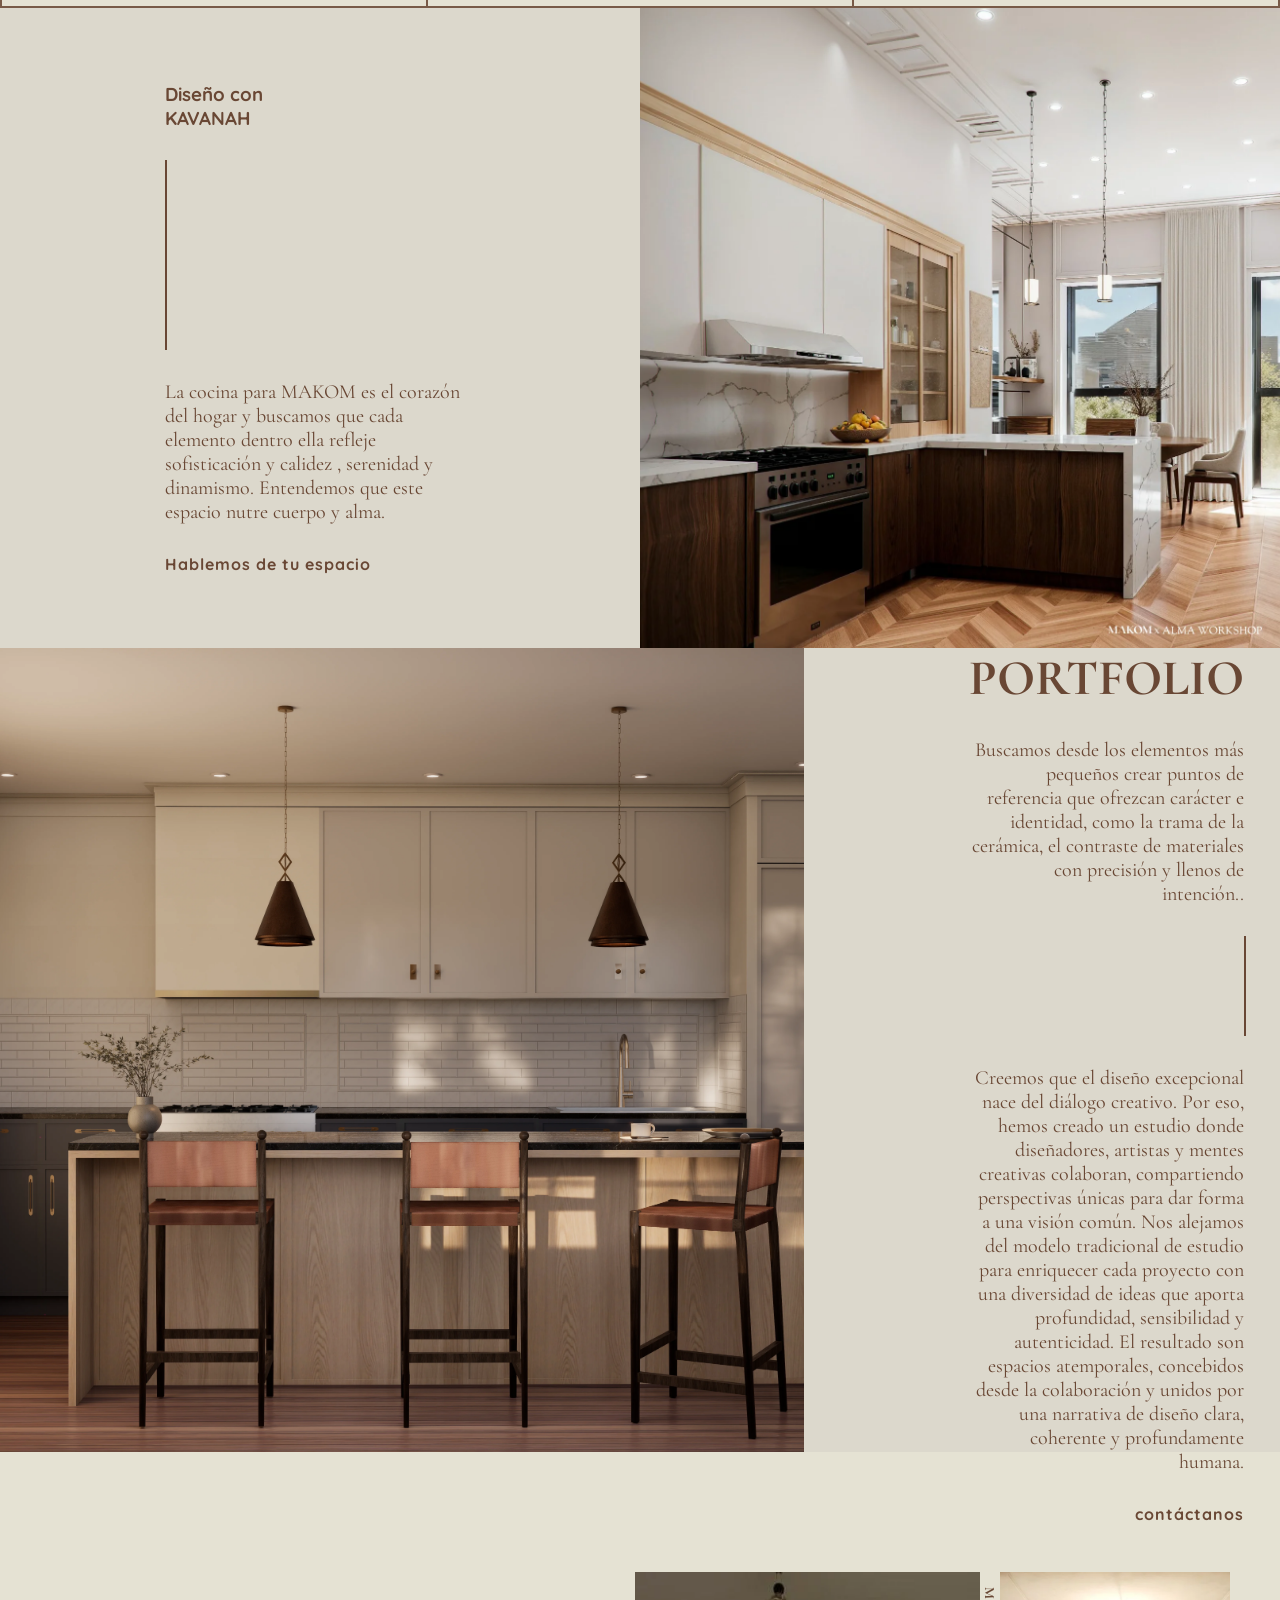
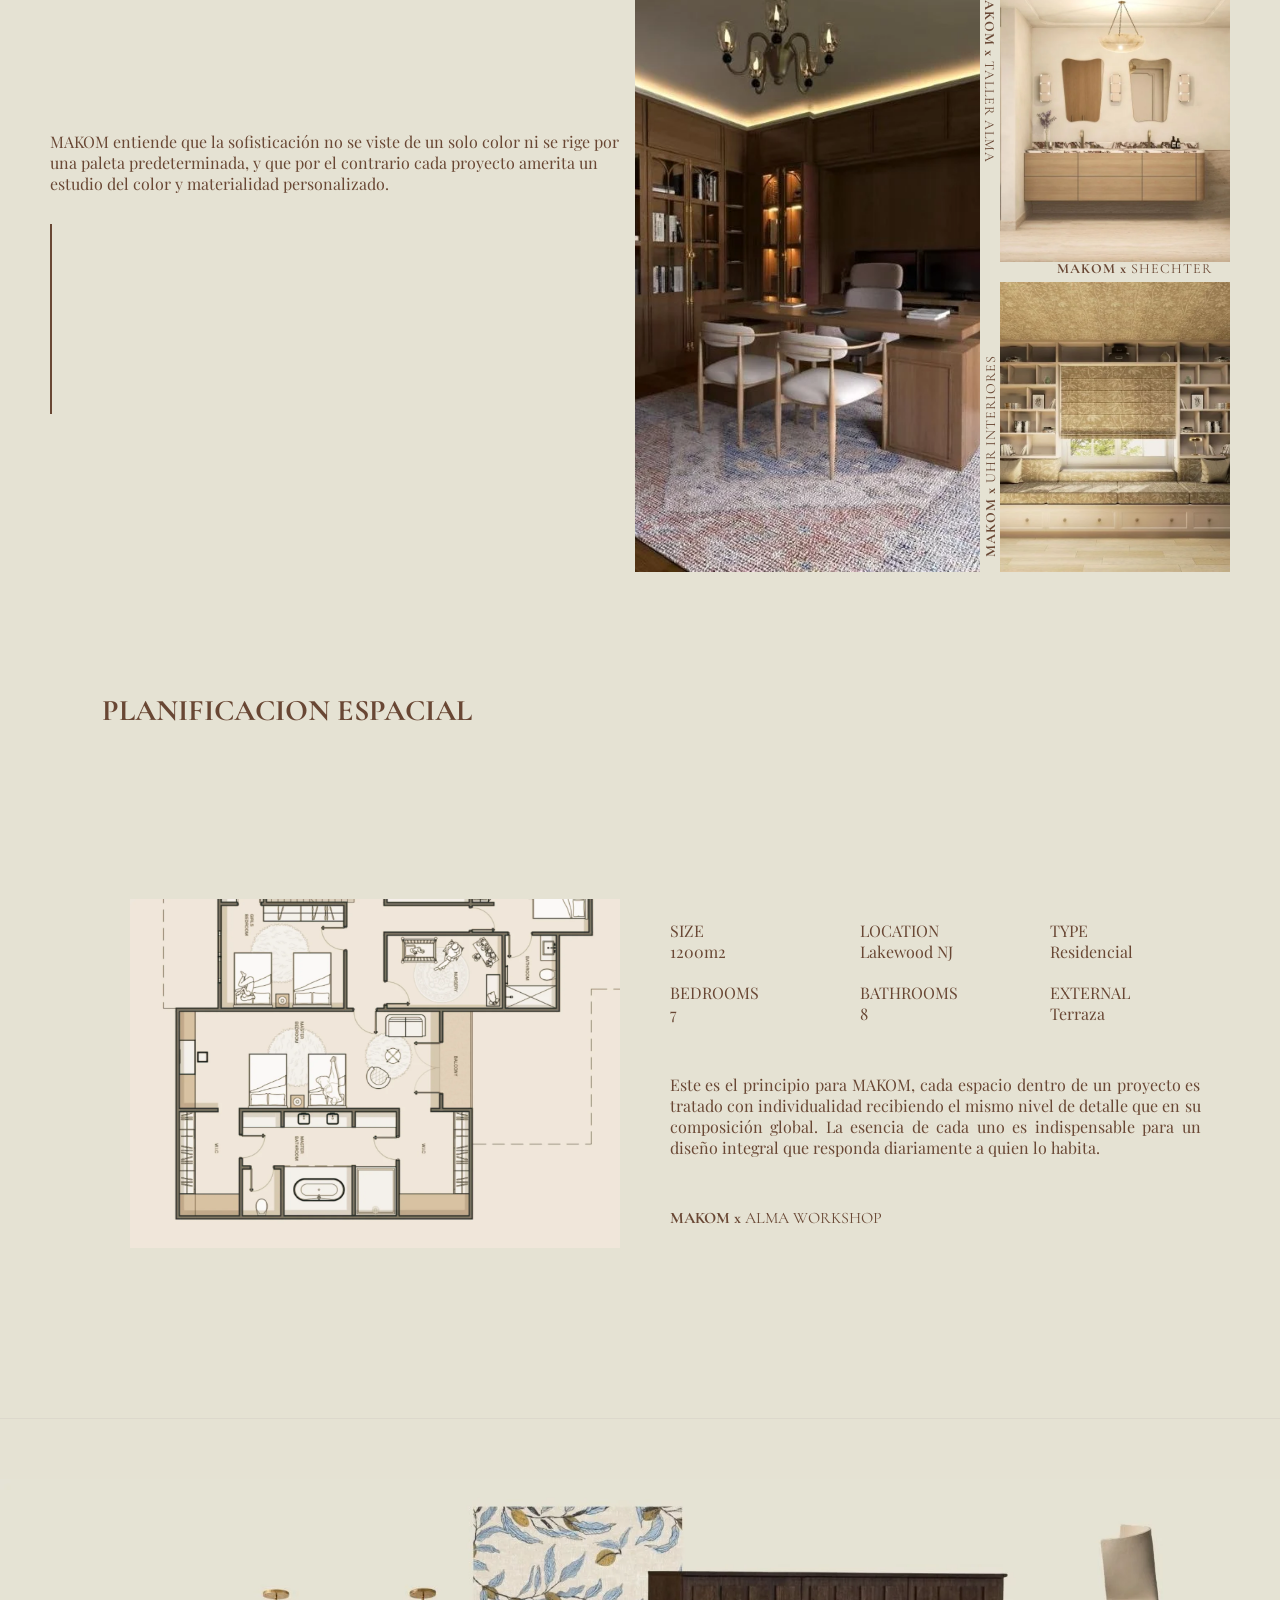
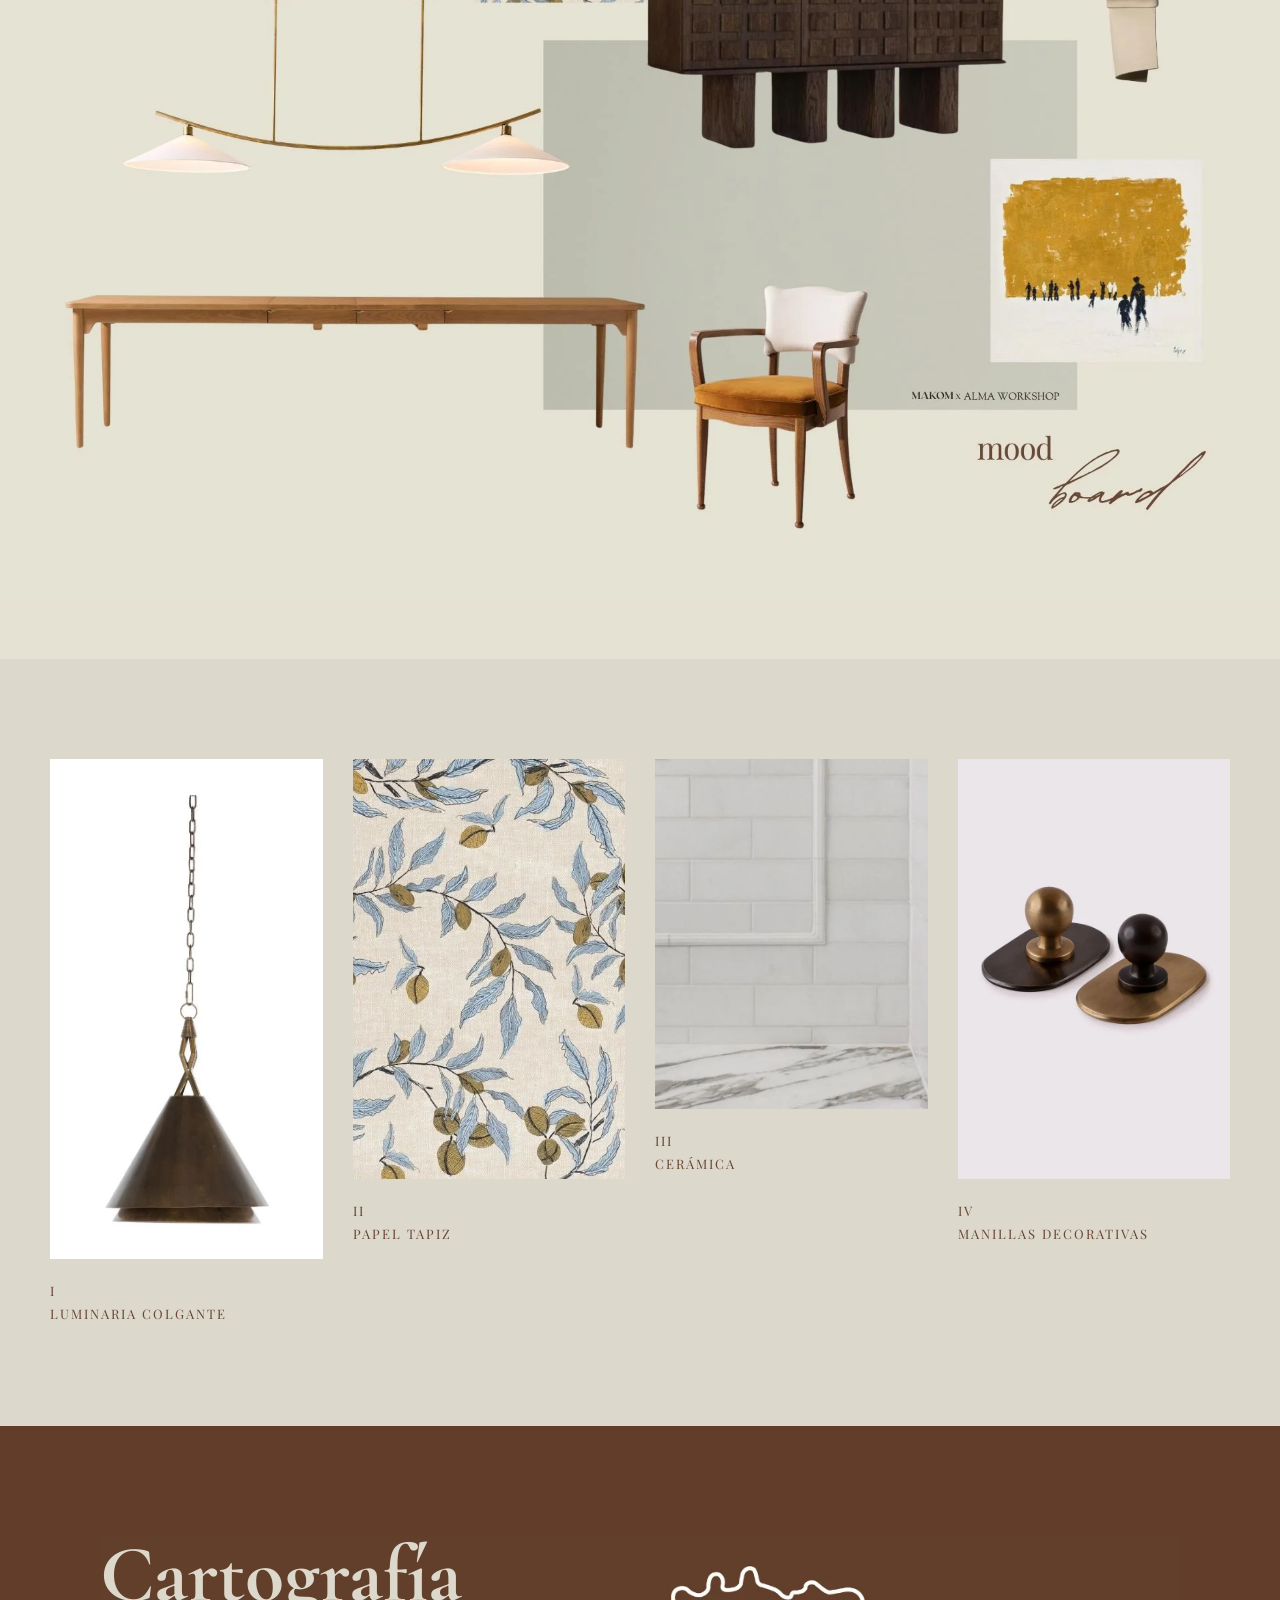
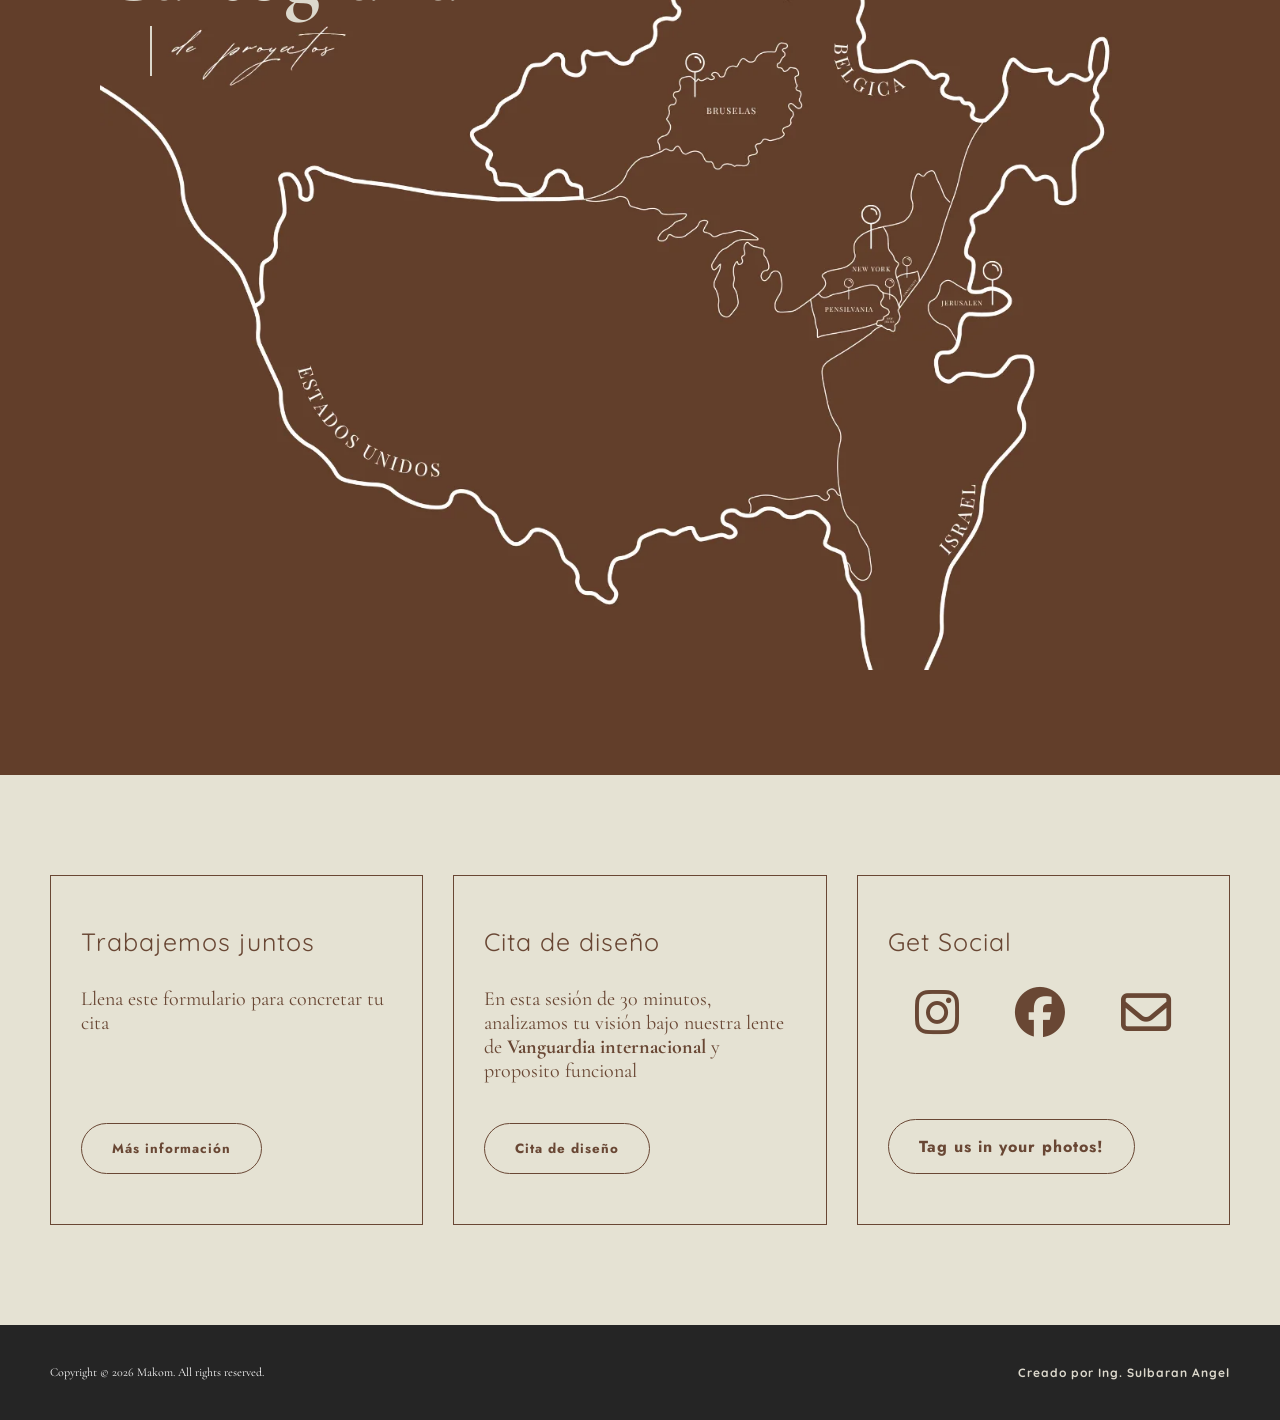
==== commit d78b0e86: "x minusculas" ====
--- a/index.html
+++ b/index.html
@@ -134,15 +134,15 @@
                 <div class="right">
                     <div class="grande colab-wrapper">
                         <img src="img/colaboradores/Alma/1.webp" alt="imagen de la galeria">
-                        <span class="colab-name colab-v-top"> <STRong>MAKOM X</STRong> ALMA WORKSHOP</span>
+                        <span class="colab-name colab-v-top"> <STRong>MAKOM x</STRong> TALLER ALMA</span>
                     </div>
                     <div class="colab-wrapper">
                         <img src="img/colaboradores/Shechter/1.webp" alt="imagen de la galeria" class="foto-chica">
-                        <span class="colab-name colab-h-bottom"> <STRong>MAKOM X</STRong> SHECHTER</span>
+                        <span class="colab-name colab-h-bottom"> <STRong>MAKOM x</STRong> SHECHTER</span>
                     </div>
                     <div class="colab-wrapper">
                         <img src="img/colaboradores/uhr interiores/1.webp" alt="imagen de la galeria" class="foto-chica">
-                        <span class="colab-name colab-v-bottom"> <STRong>MAKOM X</STRong> UHR INTERIORES</span>
+                        <span class="colab-name colab-v-bottom"> <STRong>MAKOM x</STRong> UHR INTERIORES</span>
                     </div>
                 </div>
             </div>
@@ -179,7 +179,7 @@
                     </div>
                     <p>Este es el principio para MAKOM, cada espacio dentro de un proyecto es tratado con individualidad recibiendo el mismo nivel de detalle que en su composición global. La esencia de cada uno es indispensable para  un diseño integral que responda diariamente a quien lo habita.</p>
                     
-                    <span> <strong class="n">MAKOM X</strong> ALMA WORKSHOP</span>
+                    <span> <strong class="n">MAKOM x</strong> ALMA WORKSHOP</span>
 
 
                 </div>
@@ -188,7 +188,7 @@
 
         <section class="mood-board">
             <div class="mood-container">
-                <img src="img/mood.png" alt="">
+                <img src="img/mood.webp" alt="">
             </div>
         </section>
 
--- a/style.css
+++ b/style.css
@@ -303,11 +303,9 @@
 
 .colab-name {
     position: absolute;
-    font-family: var(--font-subtitulos);
-    font-size: 11px;
+    font-size: 14px;
     letter-spacing: 1px;
     color: var(--marron);
-    text-transform: uppercase;
     white-space: nowrap;
     pointer-events: none;
 }
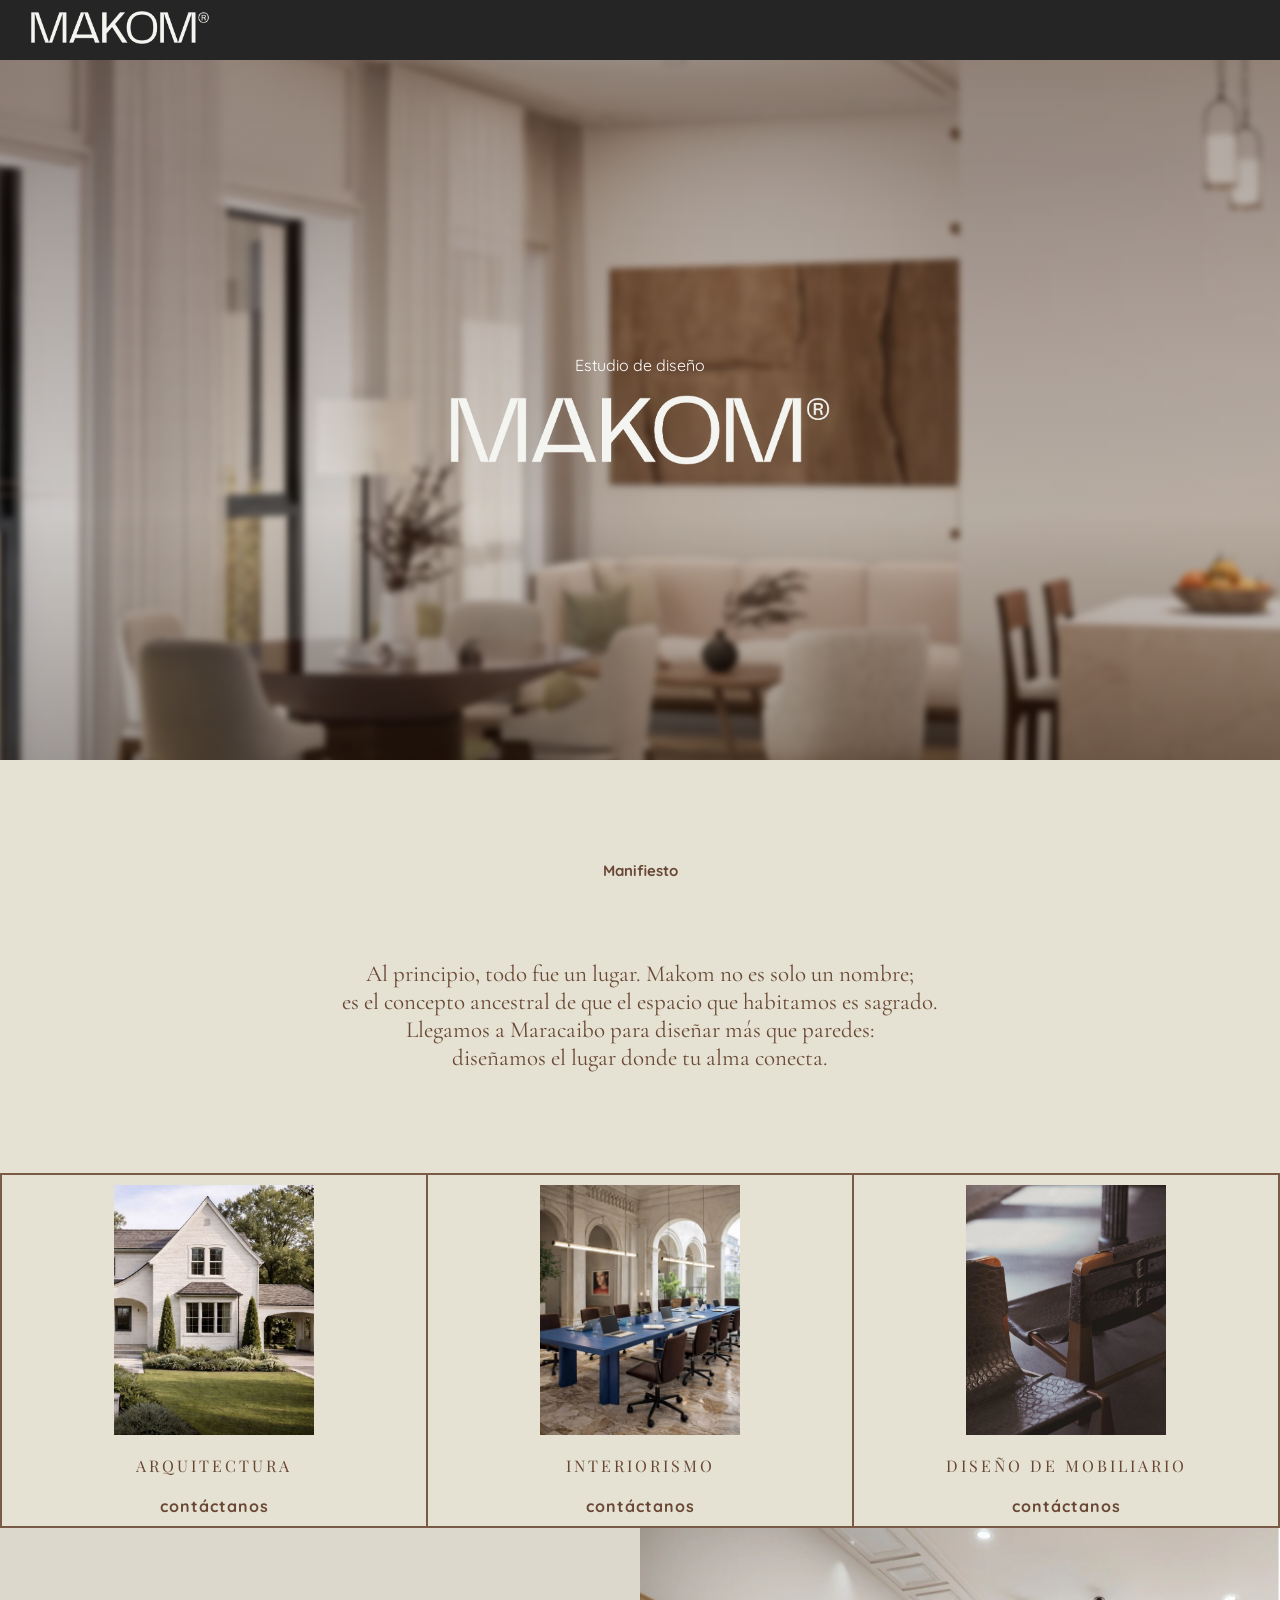
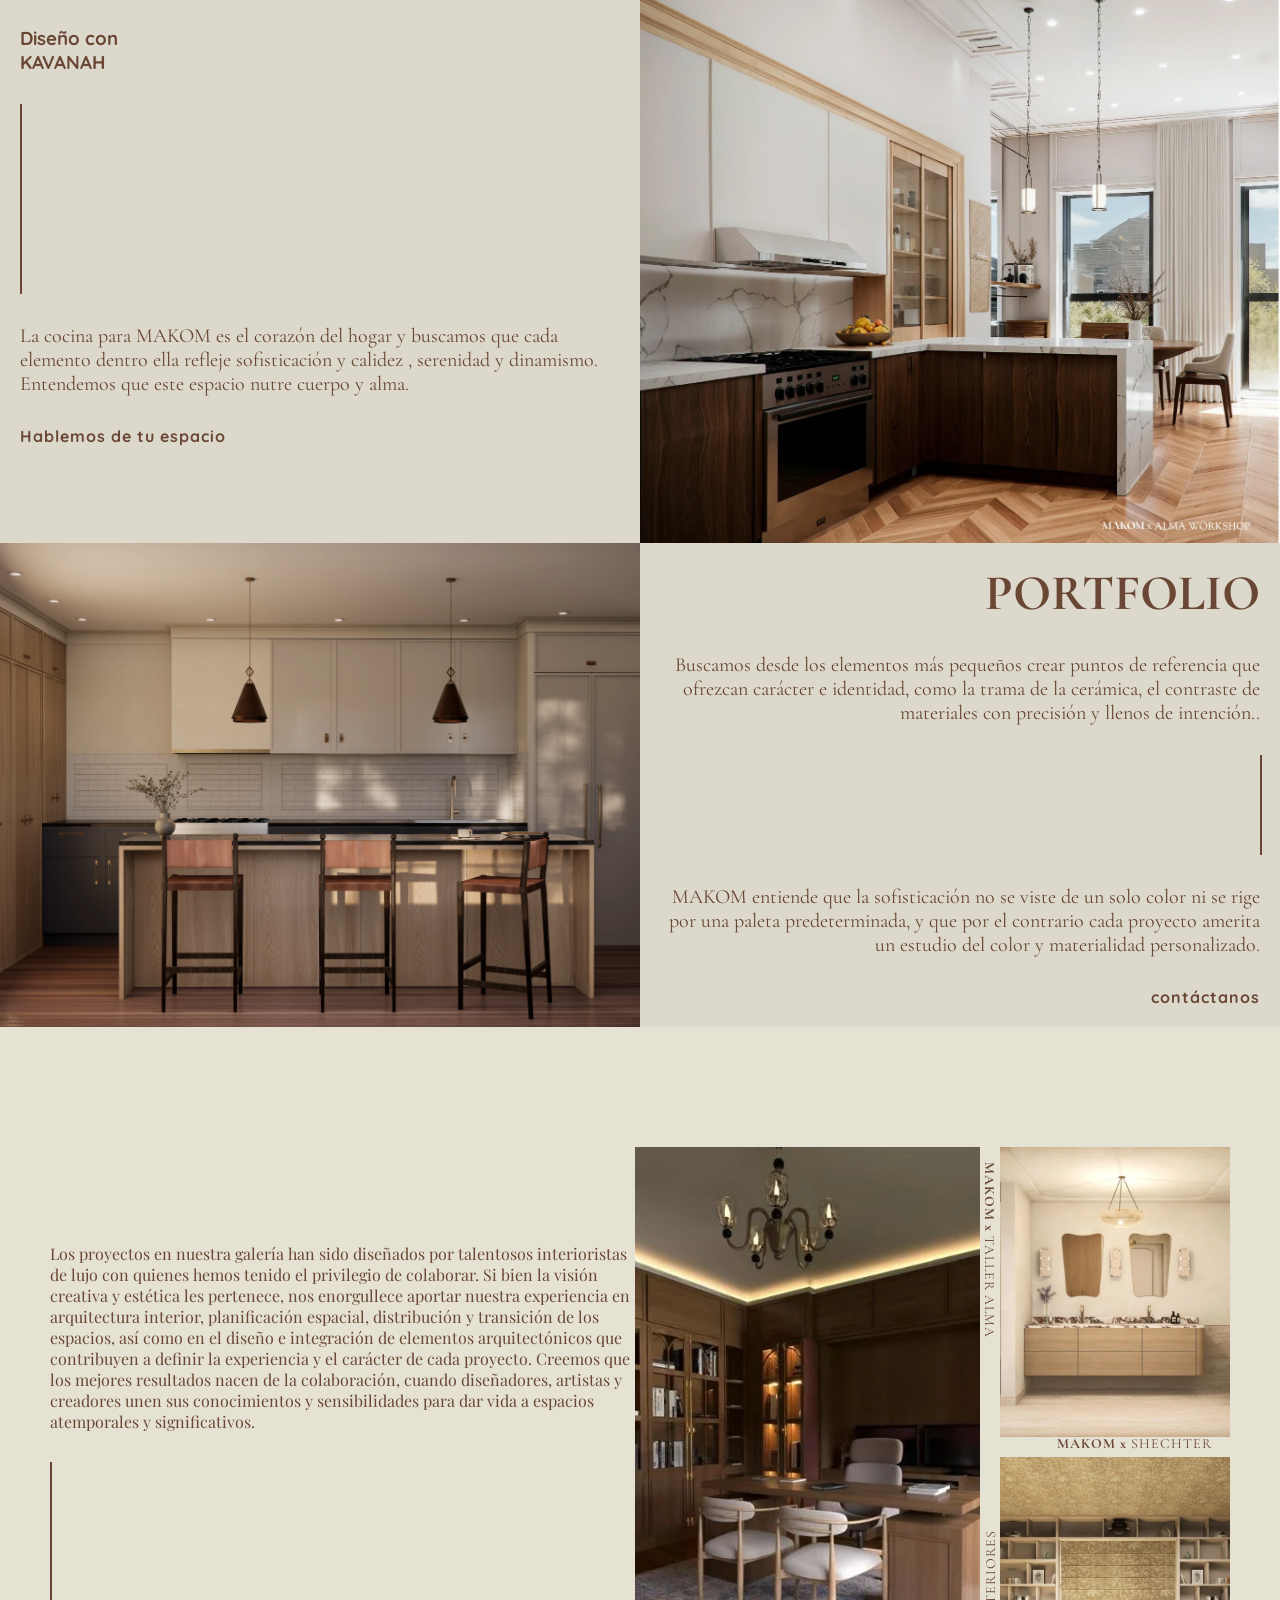
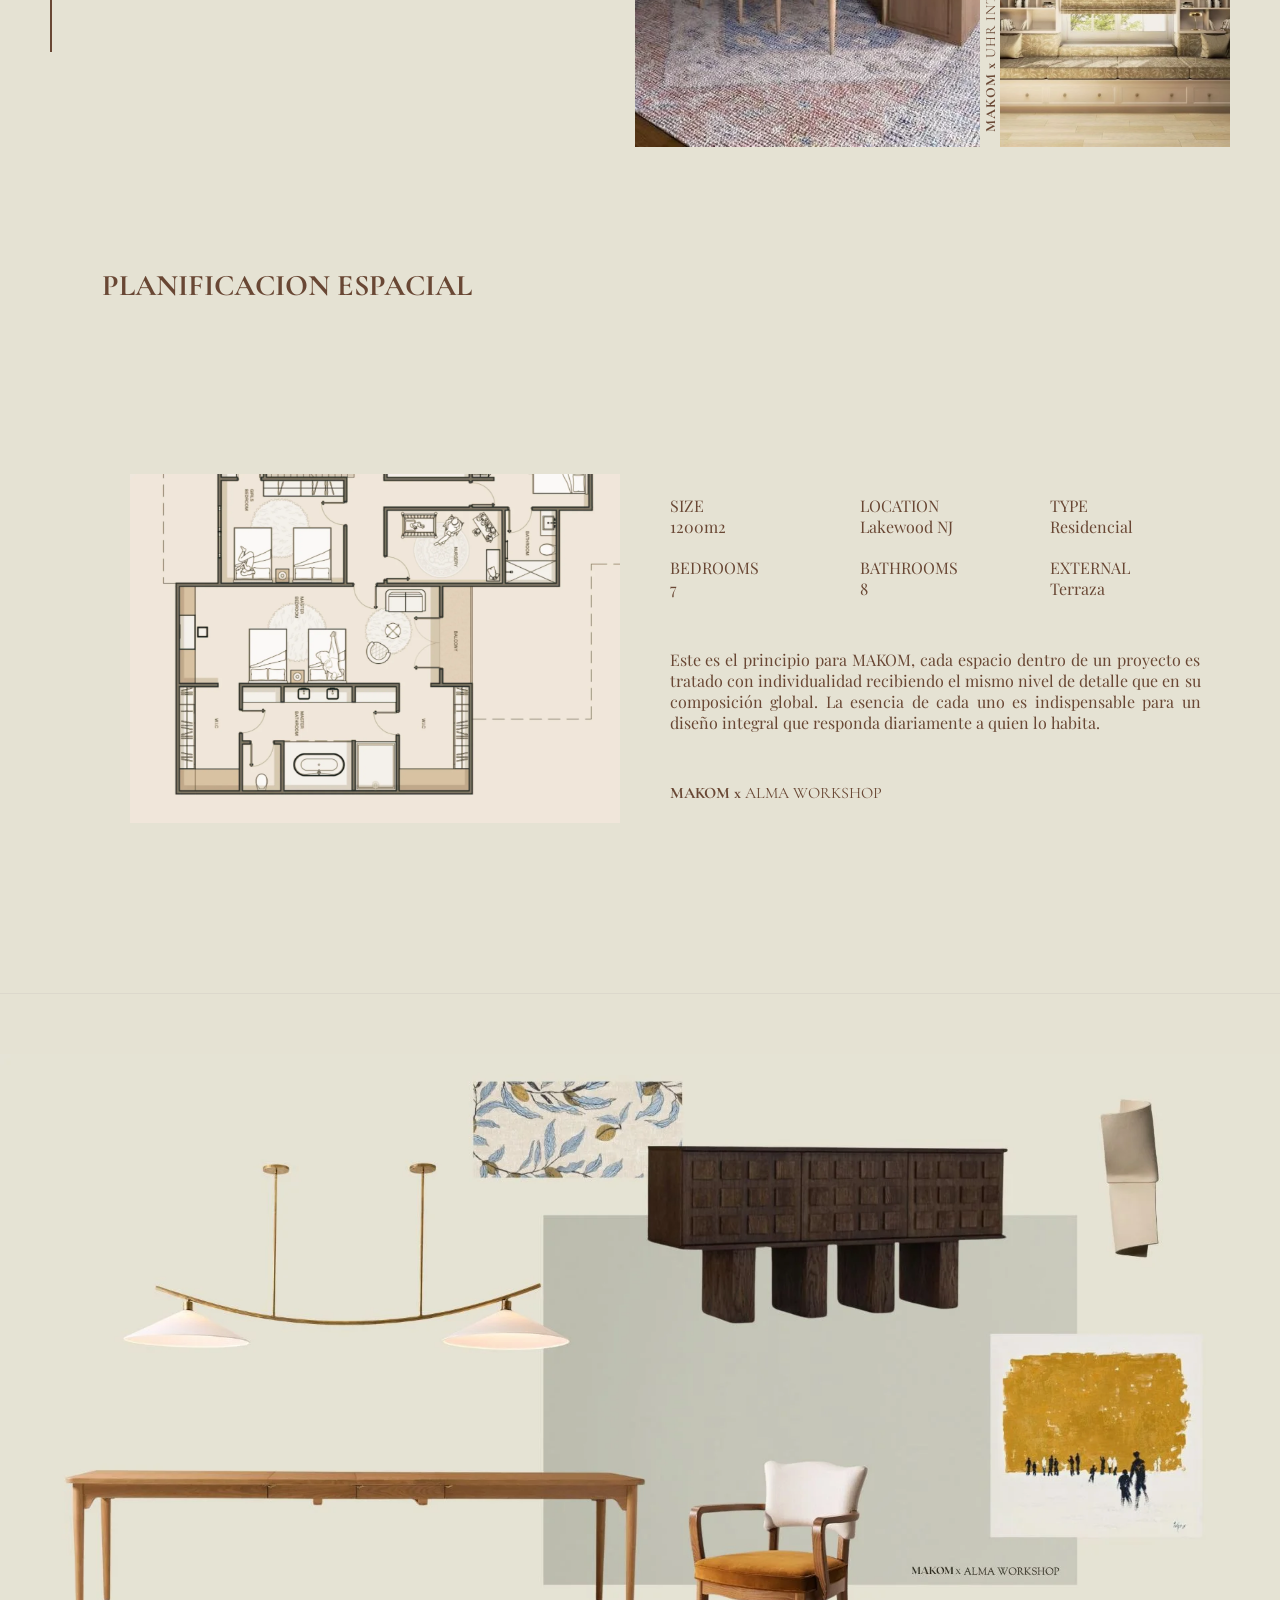
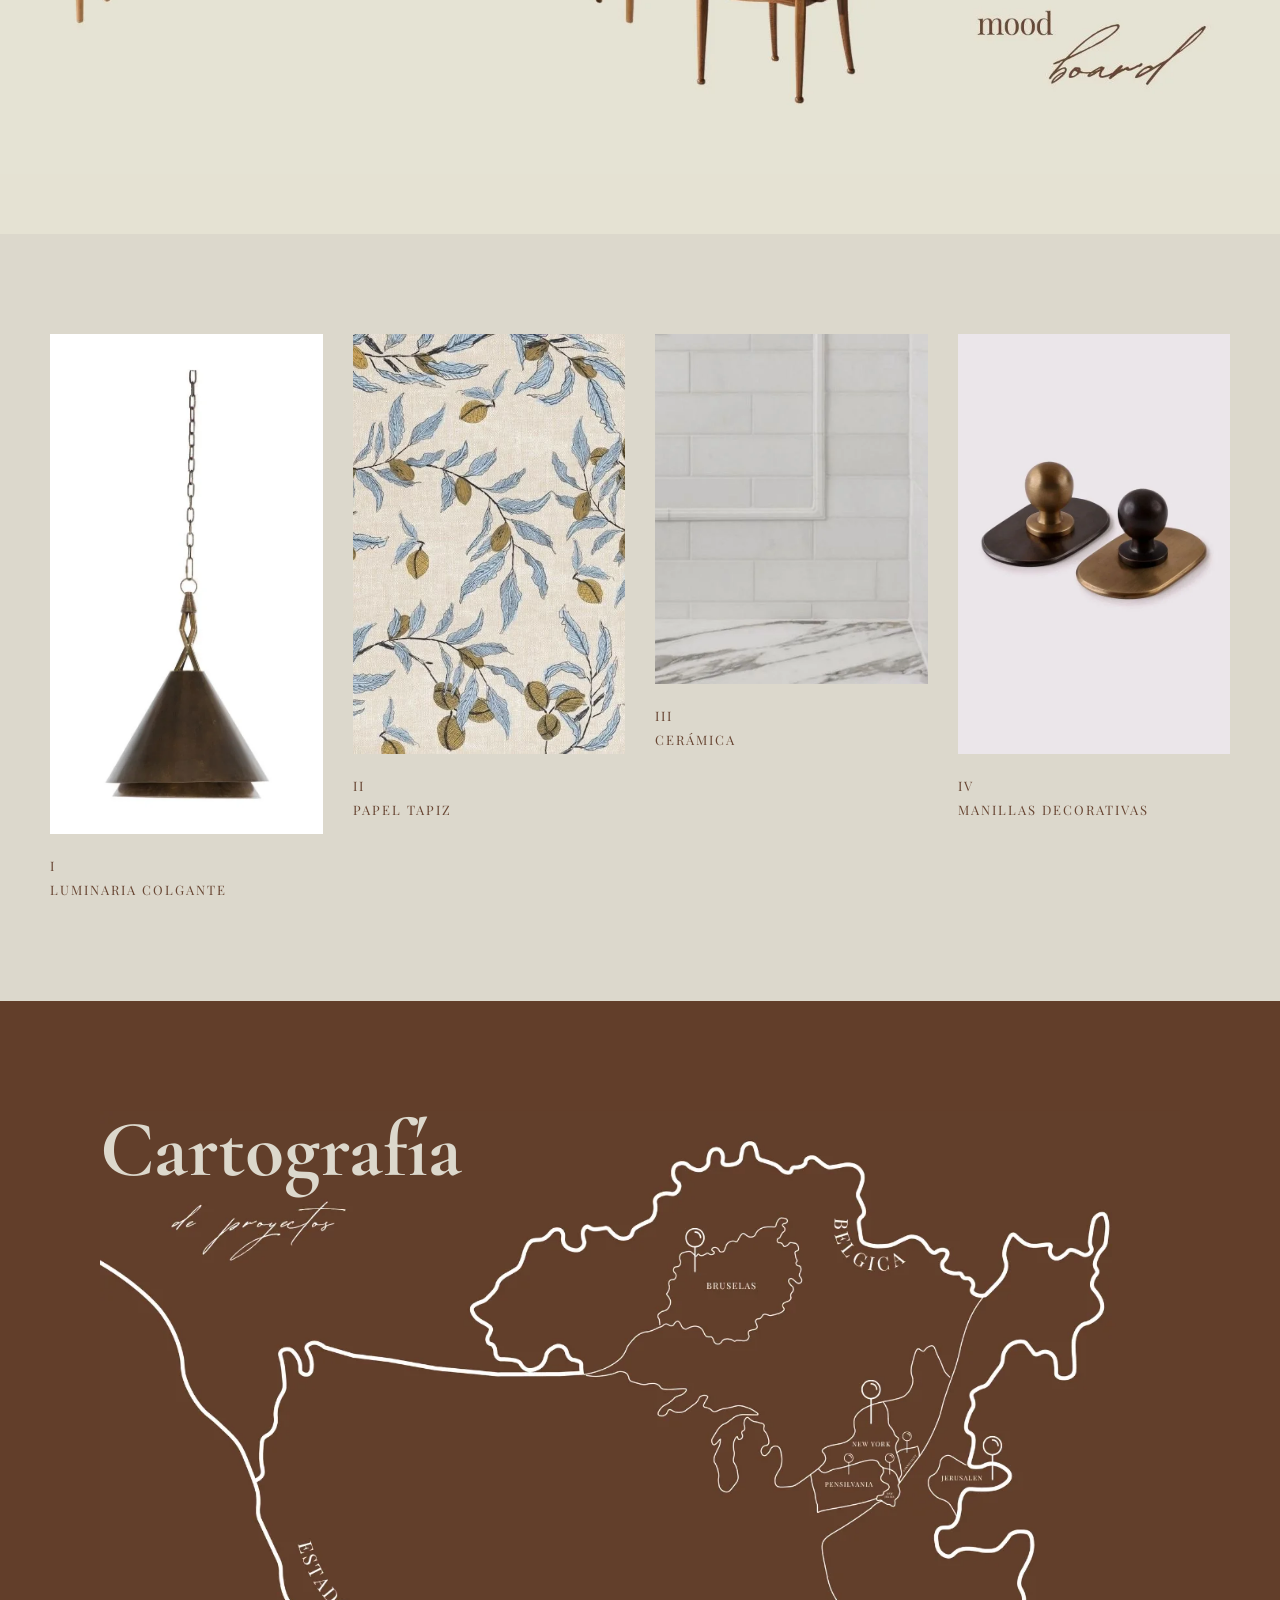
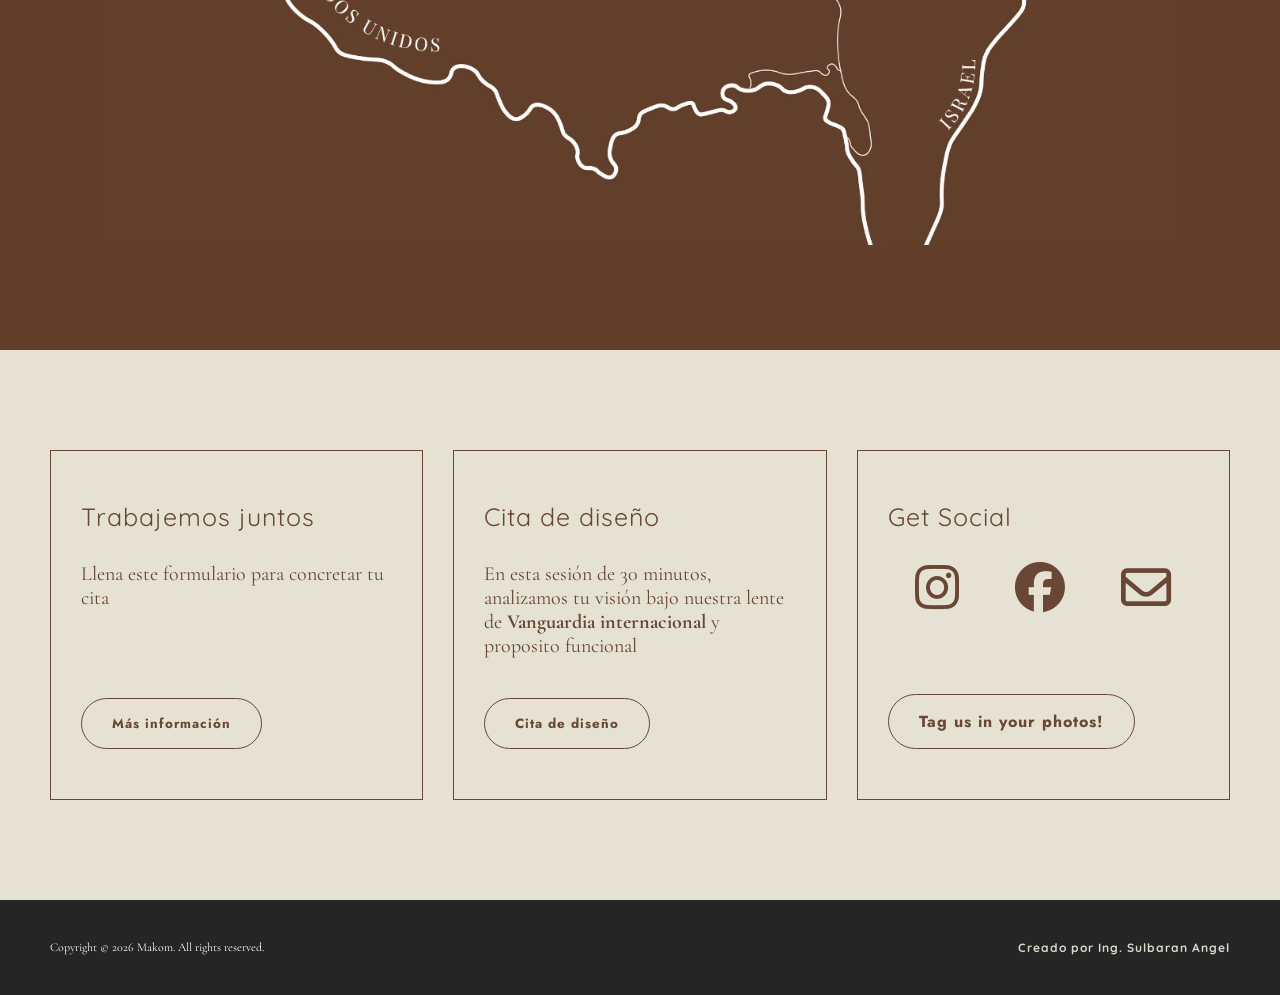
==== commit 5948ff42: "cambio de texto y ajuste responsivo de tablet" ====
--- a/index.html
+++ b/index.html
@@ -1,5 +1,5 @@
 <!DOCTYPE html>
-<html lang="en">
+<html lang="es">
 <head>
     <meta charset="UTF-8">
     <meta name="viewport" content="width=device-width, initial-scale=1.0">
@@ -117,7 +117,9 @@
                     <div class="line-reverse">
                         <hr>
                     </div>
-                    <p>Creemos que el diseño excepcional nace del diálogo creativo. Por eso, hemos creado un estudio donde diseñadores, artistas y mentes creativas colaboran, compartiendo perspectivas únicas para dar forma a una visión común. Nos alejamos del modelo tradicional de estudio para enriquecer cada proyecto con una diversidad de ideas que aporta profundidad, sensibilidad y autenticidad. El resultado son espacios atemporales, concebidos desde la colaboración y unidos por una narrativa de diseño clara, coherente y profundamente humana.</p>
+                    <p>
+                        MAKOM  entiende que la sofisticación no se viste de un solo color ni se rige por una paleta predeterminada, y que por el contrario cada proyecto amerita un estudio del color y materialidad personalizado.
+                    </p>
                     <a class="service" href="#contactanos">contáctanos</a>
                 </div>
             </div>
@@ -126,7 +128,9 @@
         <section class="galery">
             <div class="fila">
                 <div class="left">
-                    <p>MAKOM  entiende que la sofisticación no se viste de un solo color ni se rige por una paleta predeterminada, y que por el contrario cada proyecto amerita un estudio del color y materialidad personalizado.</p>
+                    <p>
+                        Los proyectos en nuestra galería han sido diseñados por talentosos interioristas de lujo con quienes hemos tenido el privilegio de colaborar. Si bien la visión creativa y estética les pertenece, nos enorgullece aportar nuestra experiencia en arquitectura interior, planificación espacial, distribución y transición de los espacios, así como en el diseño e integración de elementos arquitectónicos que contribuyen a definir la experiencia y el carácter de cada proyecto. Creemos que los mejores resultados nacen de la colaboración, cuando diseñadores, artistas y creadores unen sus conocimientos y sensibilidades para dar vida a espacios atemporales y significativos.
+                    </p>
                     <div class="line">
                         <hr>
                     </div>
--- a/style.css
+++ b/style.css
@@ -645,9 +645,33 @@
 /* ============================================================
    RESPONSIVE — TABLET  (max 1100px)
    ============================================================ */
-@media (max-width: 1100px) {
+@media (max-width: 1500px) {
     .manifiesto p { width: 90%; }
-    .fila .left, .fila-reverse .right { padding: 0 50px; }
+
+    .dist .fila-reverse .right, .dist .fila .left{
+        padding: 20px
+    }
+
+    /* Permitir que los contenedores crezcan según el contenido */
+    .dist .fila > div,
+    .dist .fila-reverse > div {
+        aspect-ratio: auto;
+        min-height: 400px; /* Altura mínima para que no se vea colapsado */
+    }
+
+    /* Eliminar padding en los contenedores de imagen para que peguen al borde */
+    .dist .fila .right,
+    .dist .fila-reverse .left {
+        padding: 0;
+    }
+
+    nav{
+        display: none;
+    }
+
+    .card{
+        padding: 10px;
+    }
     .description h1 { font-size: 100px; }
     .press .line hr { display: none; }
 }
@@ -778,7 +802,7 @@
 
     .dist .fila > div,
     .dist .fila-reverse > div {
-        aspect-ratio: 1 / 1;
+        aspect-ratio: auto; /* También en móvil evitamos el desborde */
         overflow: hidden;
     }
 
@@ -786,7 +810,8 @@
     .dist .fila .right img,
     .dist .fila-reverse .left img {
         width: 100%;
-        height: 100%;
+        height: 100%; /* Se estira para igualar la altura del texto */
+        min-height: 300px;
         object-fit: cover;
     }
 
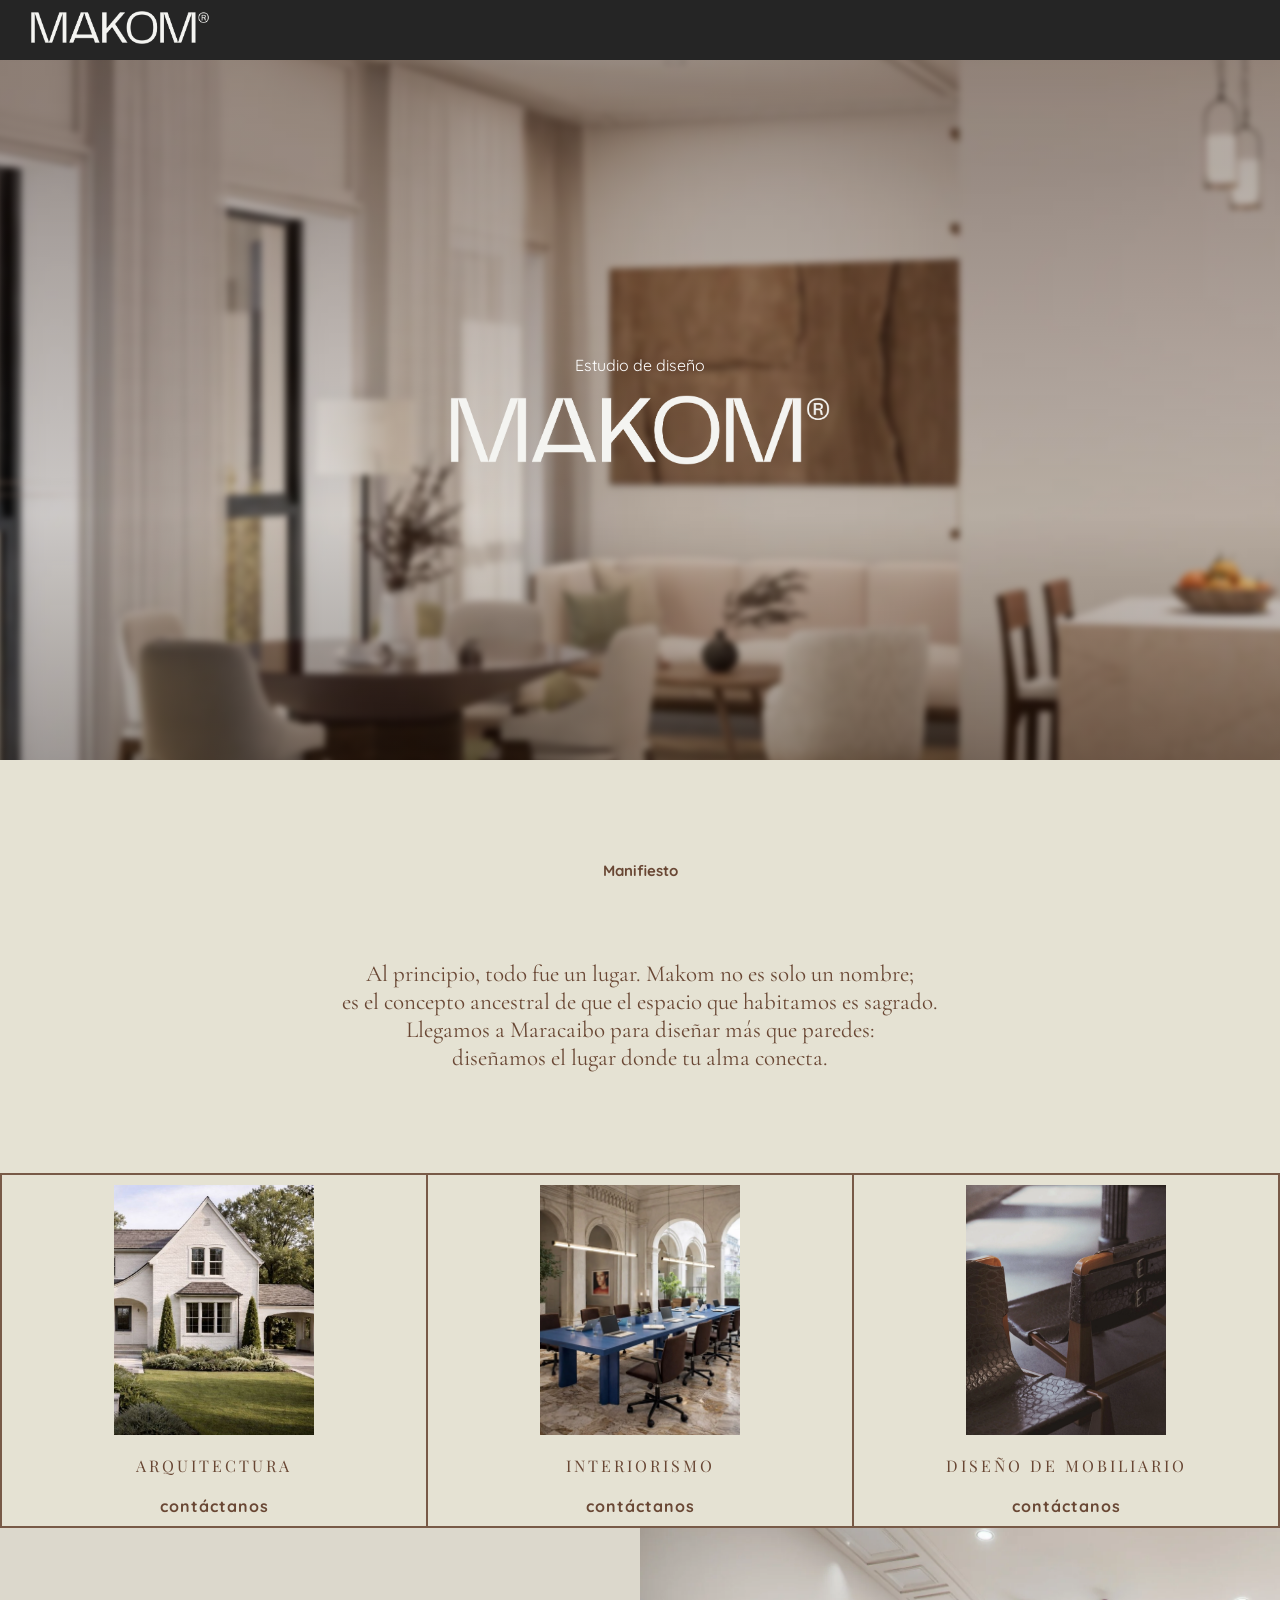
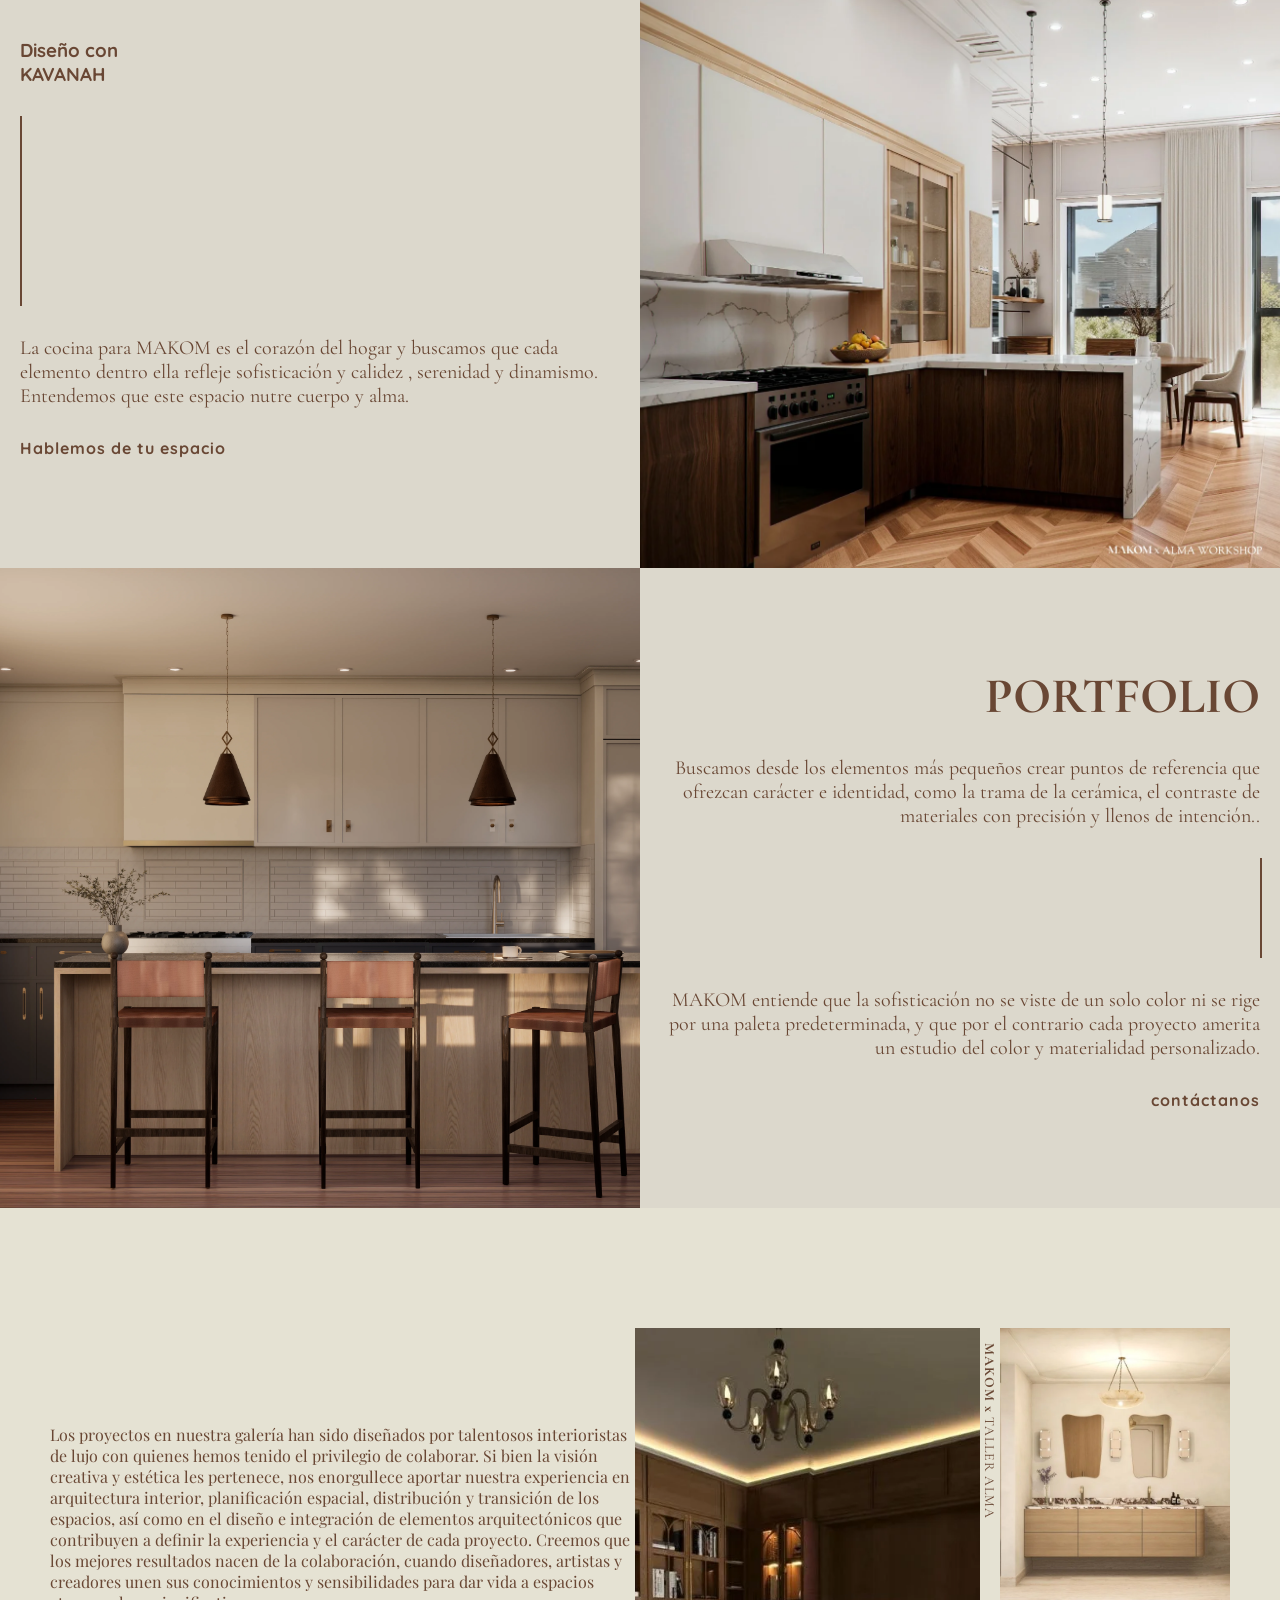
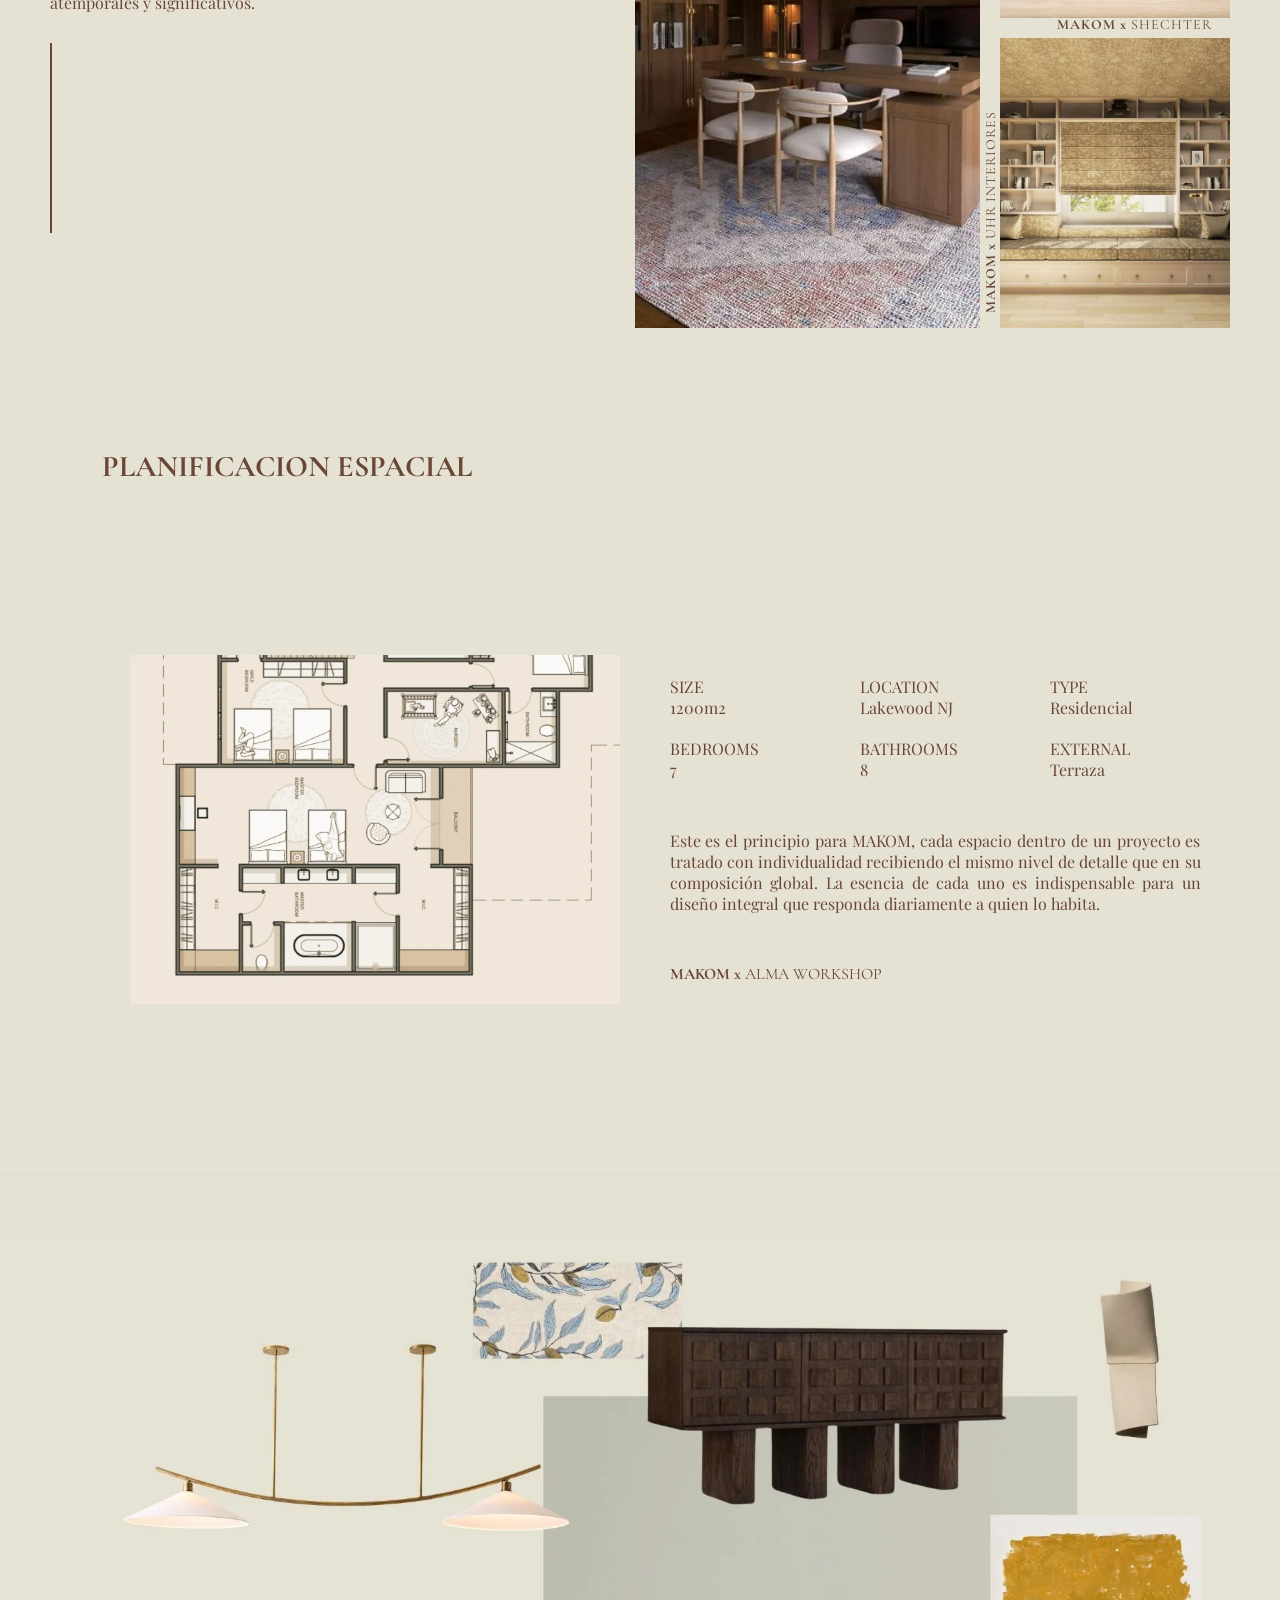
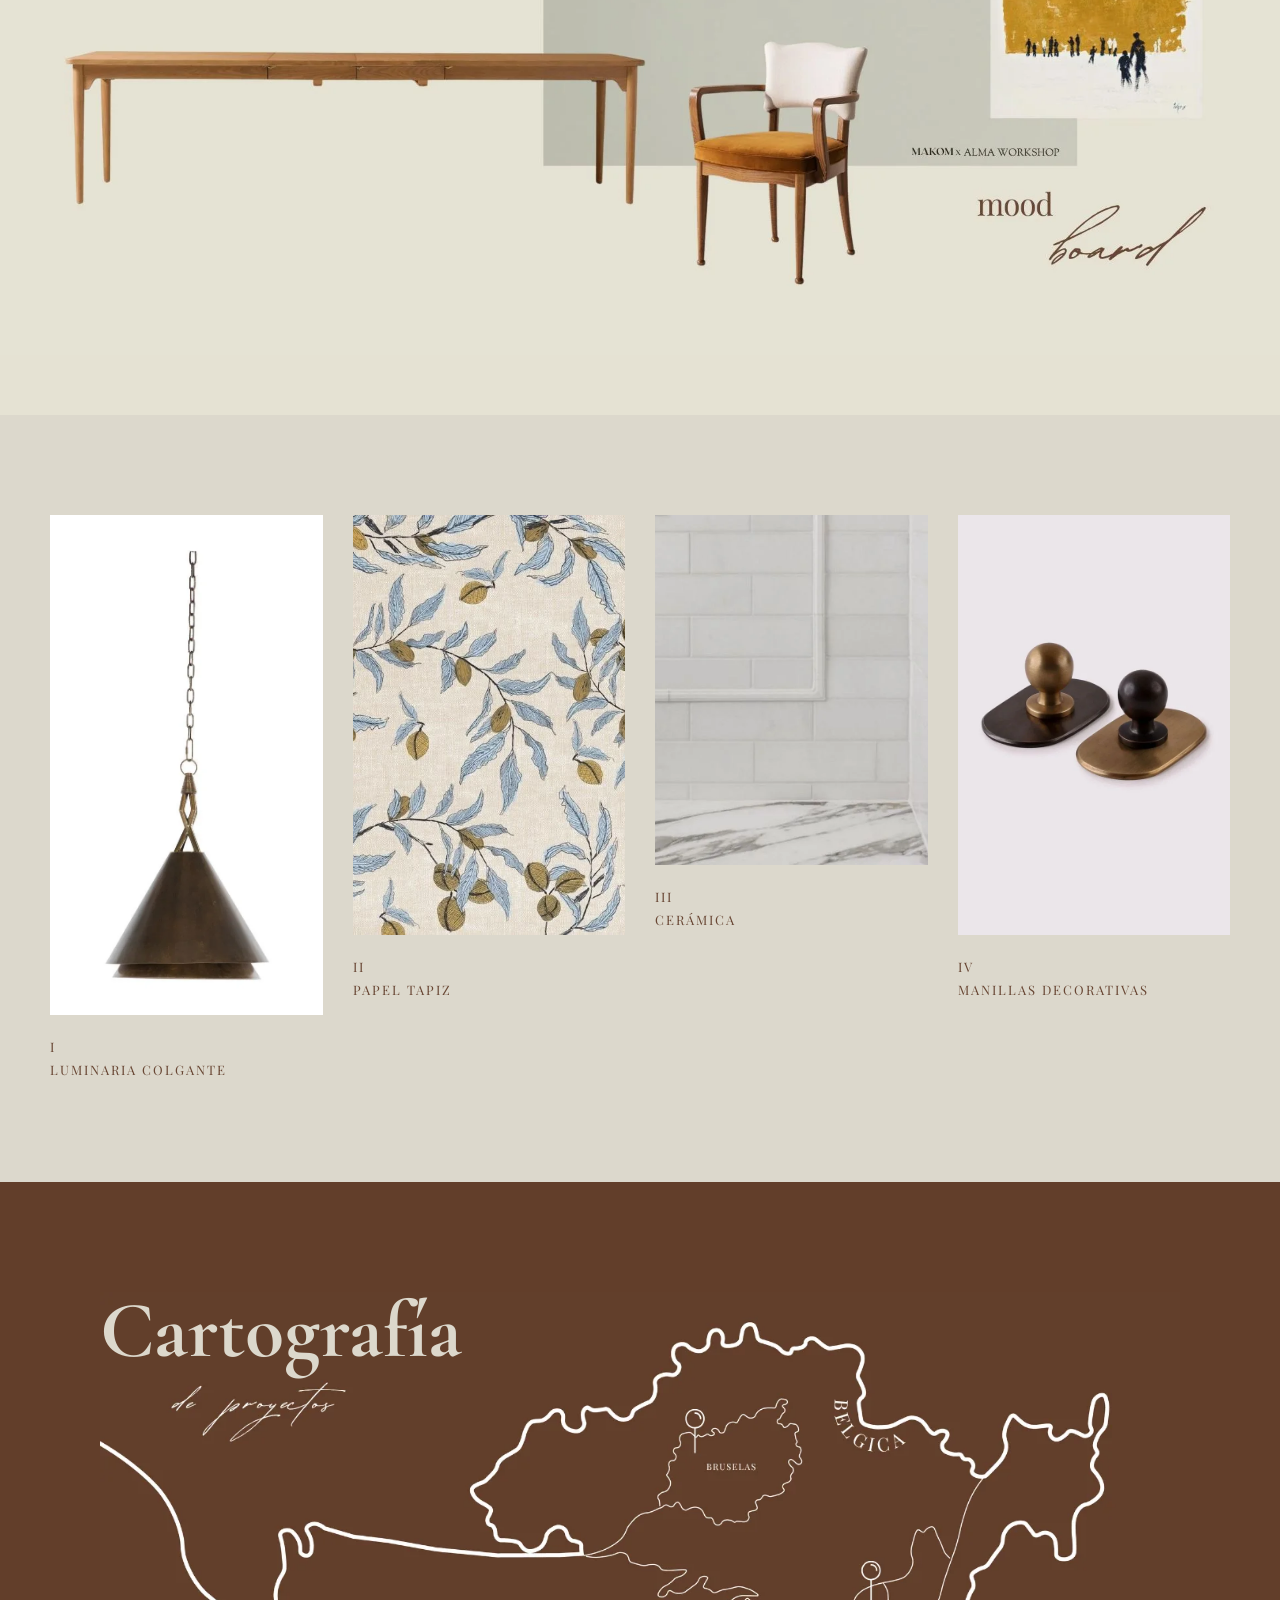
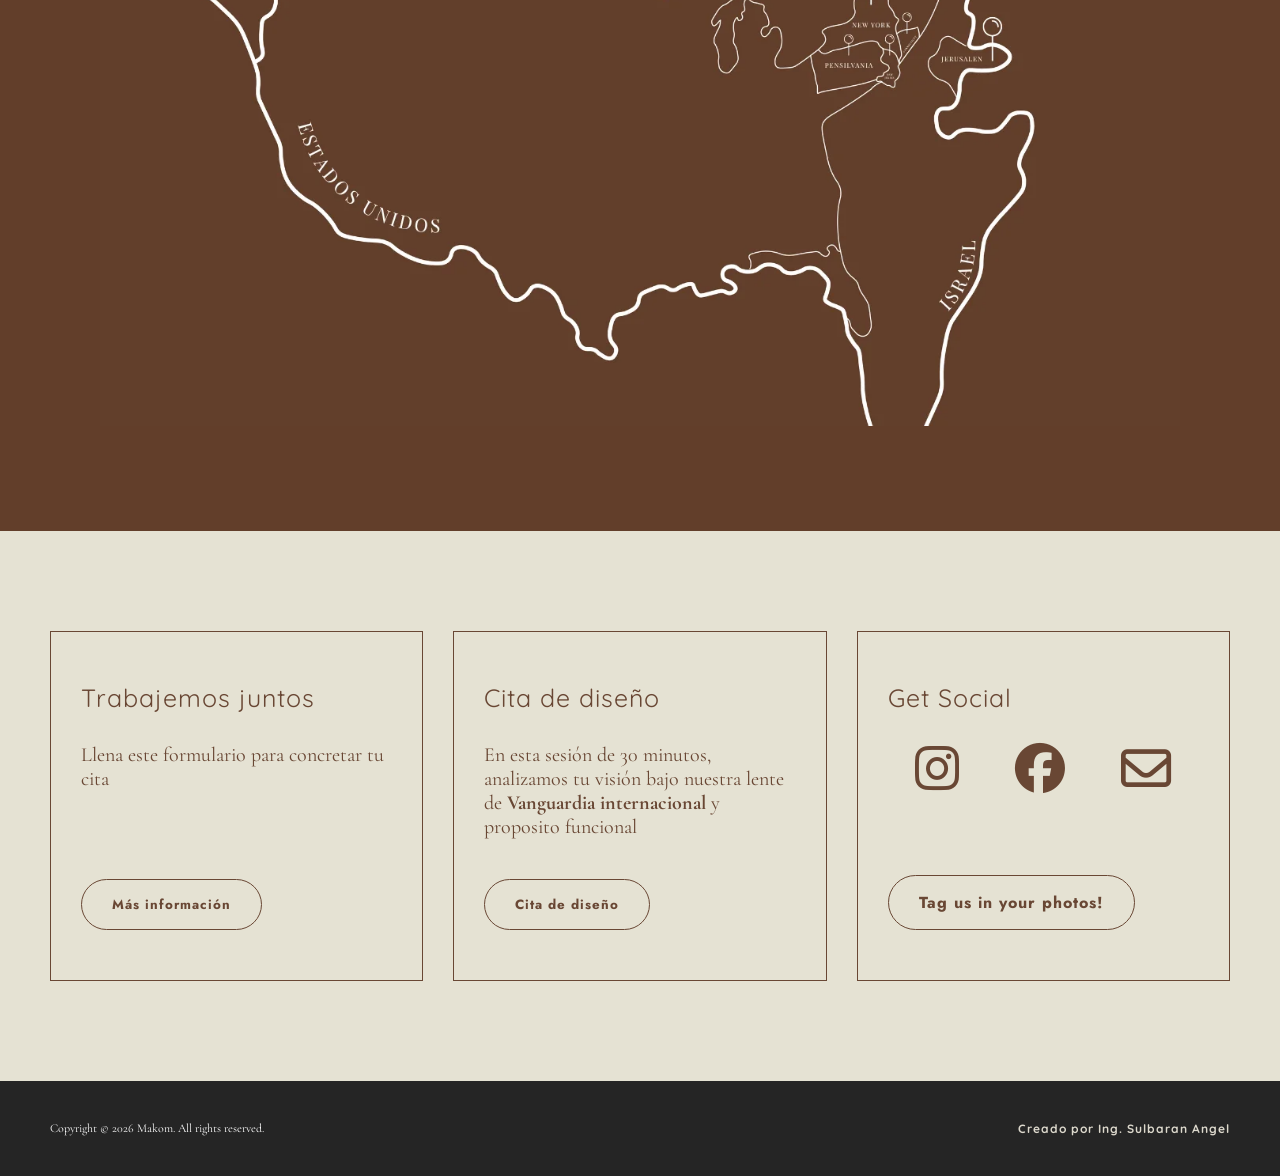
==== commit 5c1bd1d3: "correo" ====
--- a/index.html
+++ b/index.html
@@ -256,23 +256,23 @@
             <div class="modal-content">
                 <span class="close-btn" data-modal="modal-info">&times;</span>
                 <h3>Trabajemos juntos</h3>
-                <form class="modal-form">
+                <form class="modal-form" id="form-info">
                     <label for="nombre">Nombre</label>
-                    <input type="text" id="nombre" placeholder="Tu Nombre" required>
+                    <input type="text" id="nombre" name="name" placeholder="Tu Nombre" required>
                     <label for="correo">Correo electrónico</label>
-                    <input type="email" id="correo" placeholder="Tu Correo electrónico" required>
+                    <input type="email" id="correo" name="email" placeholder="Tu Correo electrónico" required>
                     <label for="presupuesto">Presupuesto del proyecto (opcional)</label>
-                    <input type="text" id="presupuesto" placeholder="500$ de presupuesto aproximado para el proyecto?">
+                    <input type="text" id="presupuesto" name="presupuesto" placeholder="500$ de presupuesto aproximado para el proyecto?">
                     <label for="pregunta1">Que espacio estás interesado en diseñar?</label>
-                    <input type="text" id="pregunta1" placeholder="Respuesta">
+                    <input type="text" id="pregunta1" name="espacio_a_disenar" placeholder="Respuesta">
                     <label for="pregunta2">Cuál seía su función? Ej. relajante, trabajo, área social o entrenamiento</label>
-                    <input type="text" id="pregunta2" placeholder="Respuesta">
+                    <input type="text" id="pregunta2" name="funcion_del_espacio" placeholder="Respuesta">
                     <label for="pregunta3">Te gusta algún estilo en especifico? Ej, contemporaneo, clasico, minimalista...</label>
-                    <input type="text" id="pregunta3" placeholder="Respuesta">
+                    <input type="text" id="pregunta3" name="estilo_preferido" placeholder="Respuesta">
                     <label for="pregunta4">Que piezas de mobiliario desearías conservar?</label>
-                    <input type="text" id="pregunta4" placeholder="Respuesta">
+                    <input type="text" id="pregunta4" name="mobiliario_a_conservar" placeholder="Respuesta">
                     <label for="mensaje">Cuéntanos sobre tu proyecto (Mensaje)</label>
-                    <textarea placeholder="Cuéntanos sobre tu proyecto (Mensaje)" required></textarea>
+                    <textarea name="mensaje" placeholder="Cuéntanos sobre tu proyecto (Mensaje)" required></textarea>
                     <button type="submit" class="btn-pill">Enviar Mensaje</button>
                 </form>
             </div>
@@ -283,21 +283,21 @@
             <div class="modal-content">
                 <span class="close-btn" data-modal="modal-cita">&times;</span>
                 <h3>Cita de diseño</h3>
-                <form class="modal-form">
+                <form class="modal-form" id="form-cita">
                     <label for="nombre2">Nombre</label>
-                    <input type="text" id="nombre2" placeholder="Nombre" required>
+                    <input type="text" id="nombre2" name="name" placeholder="Nombre" required>
                     <label for="correo2">Correo electrónico</label>
-                    <input type="email" id="correo2" placeholder="Correo electrónico" required>
+                    <input type="email" id="correo2" name="email" placeholder="Correo electrónico" required>
                     <label for="pregunta">Que espacios estás interesado en diseñar</label>
-                    <input type="text" placeholder="Respuesta">
+                    <input type="text" name="espacios_interes" placeholder="Respuesta">
                     <label for="pregunta2b">Cual sería su funcion? Ej, contemporaneo, clásico, minimailista...</label>
-                    <input type="text" placeholder="Respuesta">
+                    <input type="text" name="estilo_funcion" placeholder="Respuesta">
                     <label for="pregunta3b">Tienes preferencias/rechazo a ciertos colores (indicanos en ambos casos los colores por separados)</label>
-                    <input type="text" placeholder="Respuesta">
+                    <input type="text" name="preferencias_colores" placeholder="Respuesta">
                     <label for="pregunta4b">Tienes fotos del espacio en su estado actual?</label>
-                    <input type="text" placeholder="Respuesta">
+                    <input type="text" name="fotos_actuales" placeholder="Respuesta">
                     <label for="mensaje2">Cuéntanos sobre tu proyecto (Mensaje)</label>
-                    <textarea id="mensaje2" placeholder="Cuéntanos sobre tu proyecto (Mensaje)" required></textarea>
+                    <textarea id="mensaje2" name="mensaje" placeholder="Cuéntanos sobre tu proyecto (Mensaje)" required></textarea>
                     <button type="submit" class="btn-pill">Agendar Cita</button>
                 </form>
             </div>
--- a/style.css
+++ b/style.css
@@ -652,11 +652,15 @@
         padding: 20px
     }
 
-    /* Permitir que los contenedores crezcan según el contenido */
-    .dist .fila > div,
-    .dist .fila-reverse > div {
+    /* Separamos el comportamiento: texto flexible, imagen cuadrada */
+    .dist .fila .left,
+    .dist .fila-reverse .right {
         aspect-ratio: auto;
-        min-height: 400px; /* Altura mínima para que no se vea colapsado */
+    }
+
+    .dist .fila .right,
+    .dist .fila-reverse .left {
+        aspect-ratio: 1 / 1;
     }
 
     /* Eliminar padding en los contenedores de imagen para que peguen al borde */
@@ -811,7 +815,6 @@
     .dist .fila-reverse .left img {
         width: 100%;
         height: 100%; /* Se estira para igualar la altura del texto */
-        min-height: 300px;
         object-fit: cover;
     }
 
